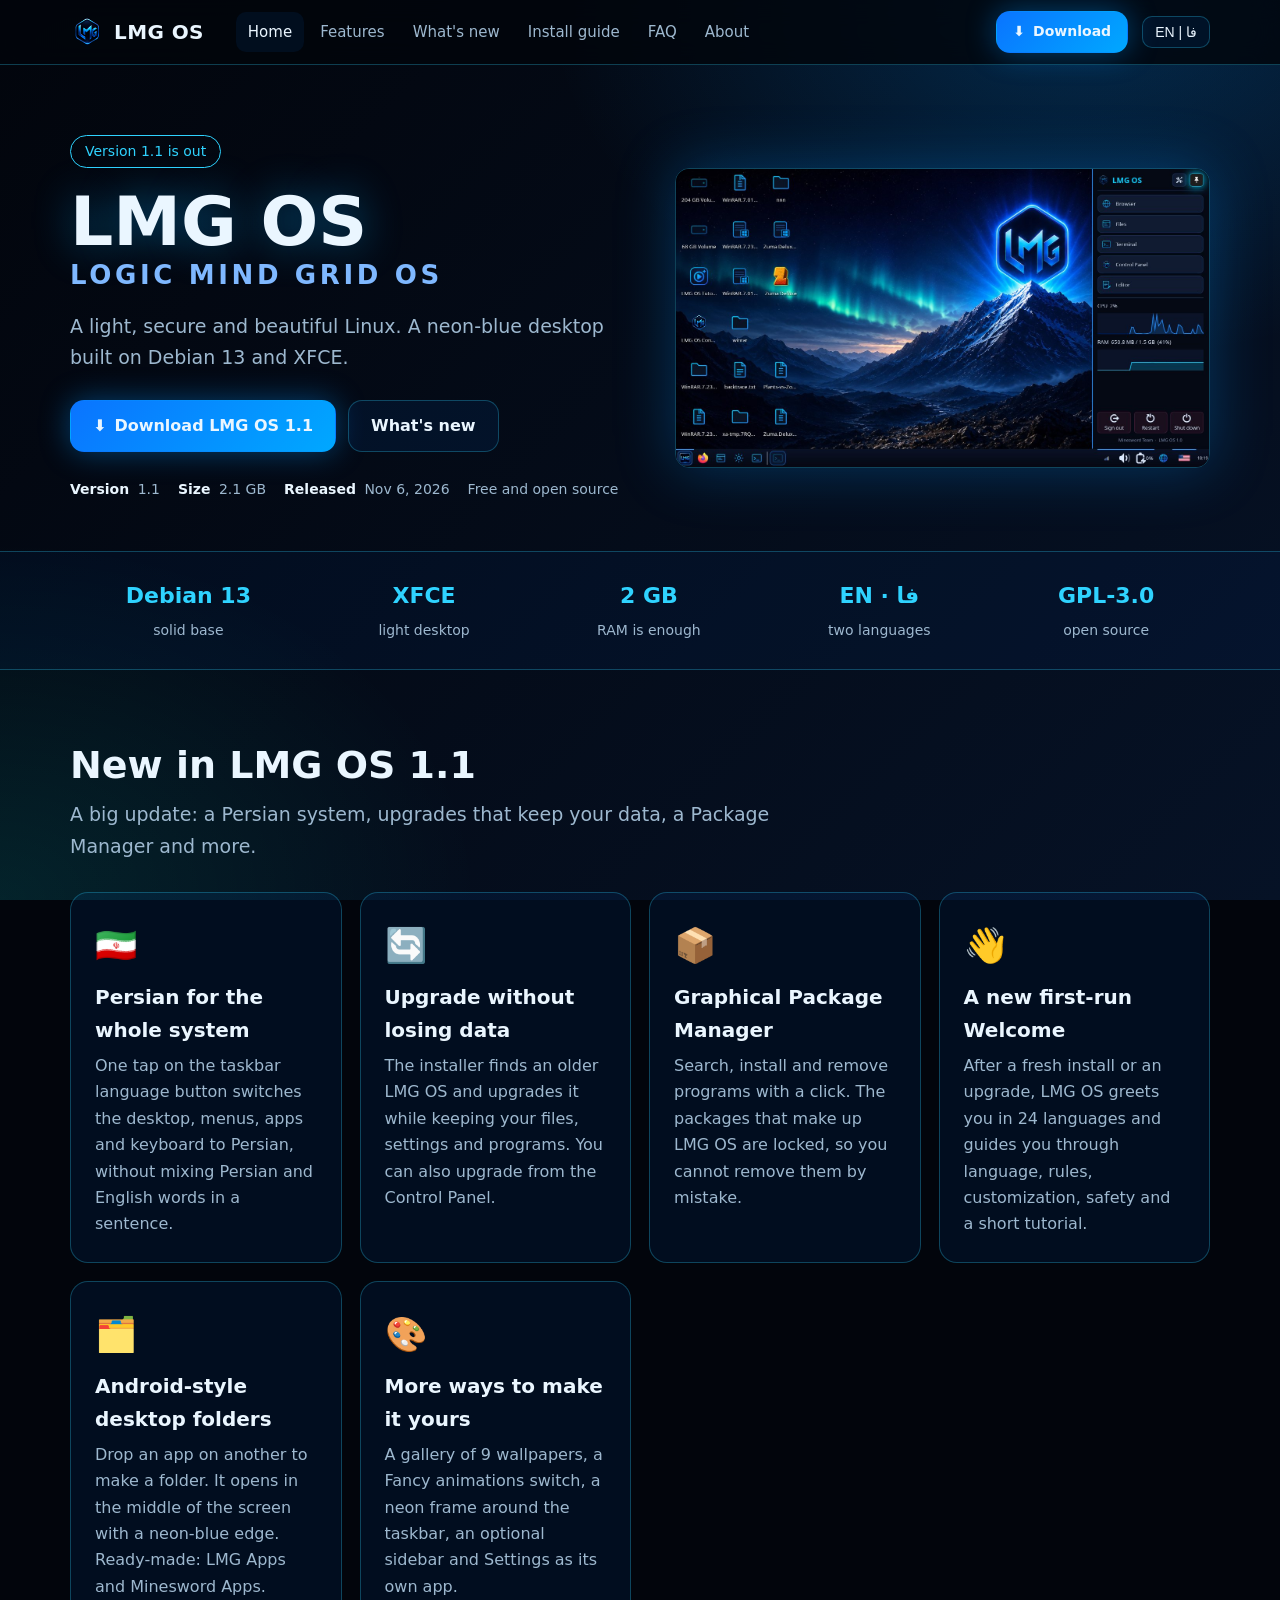
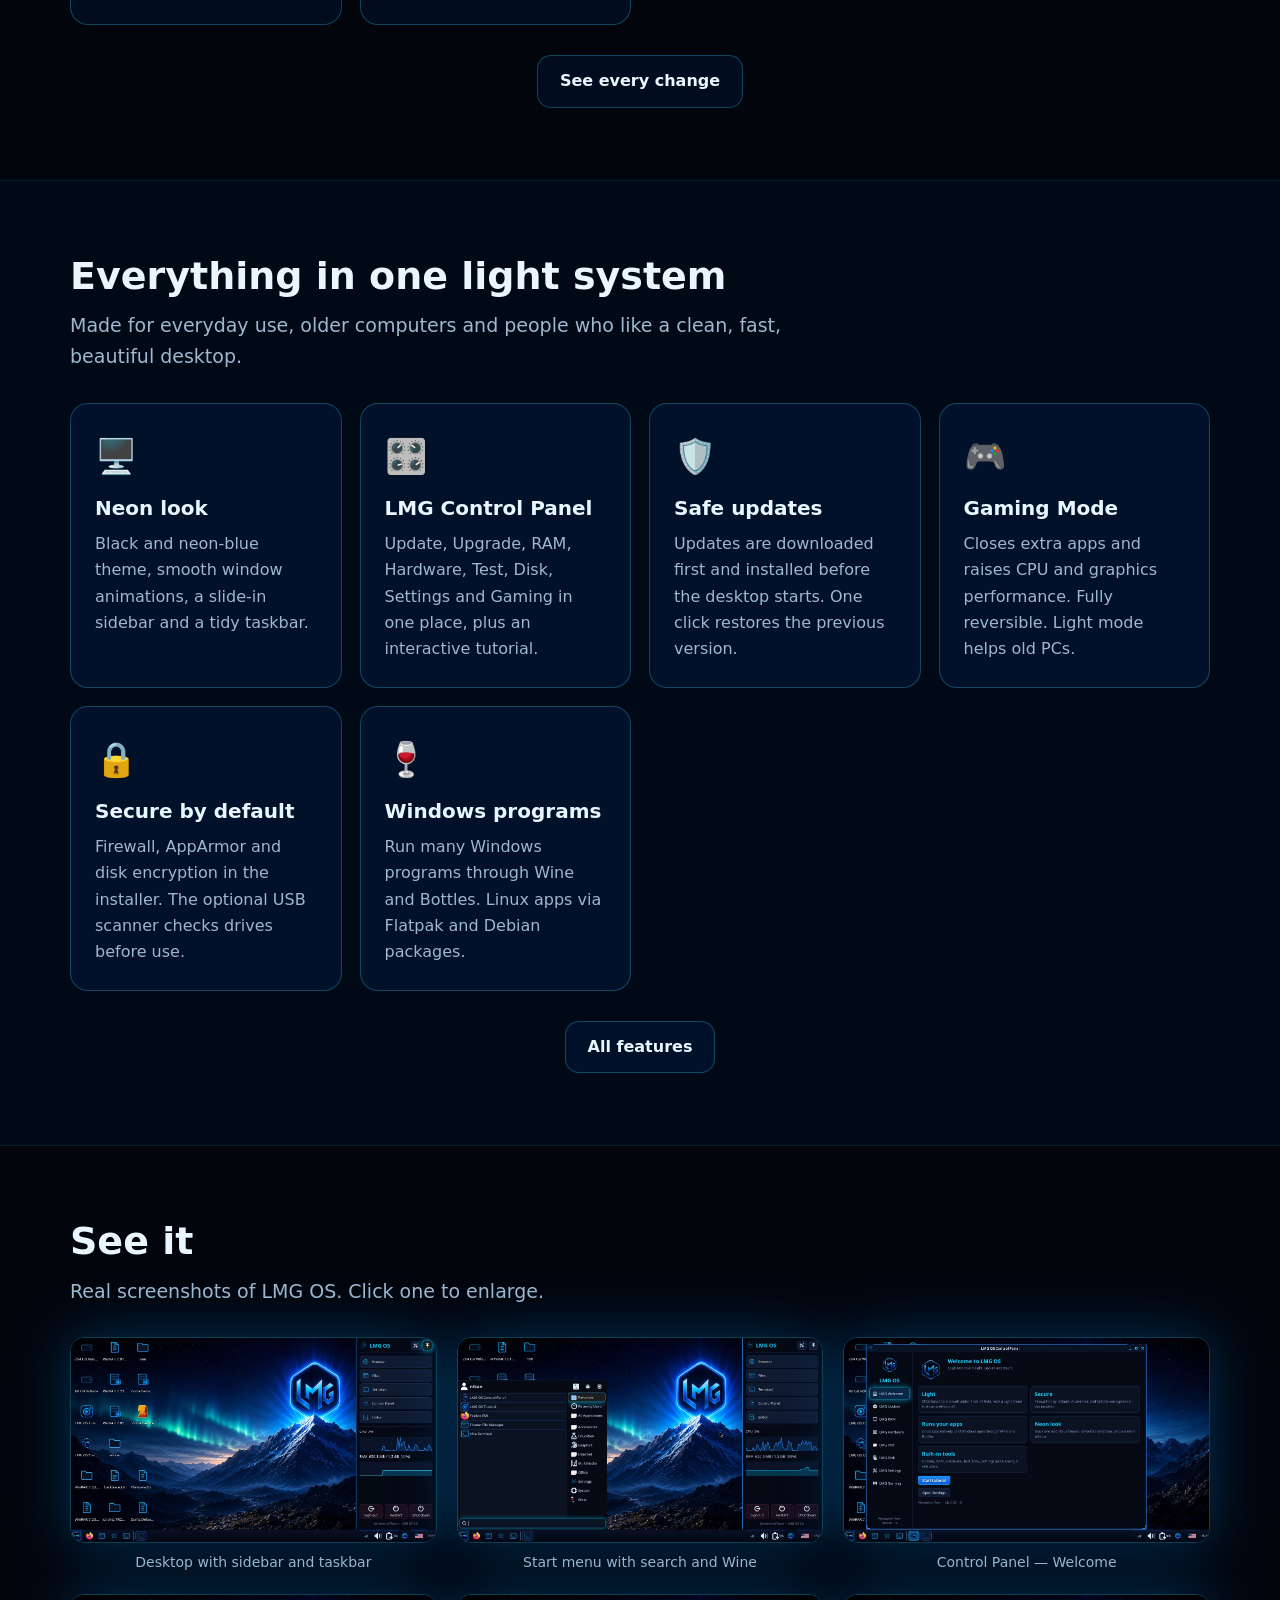
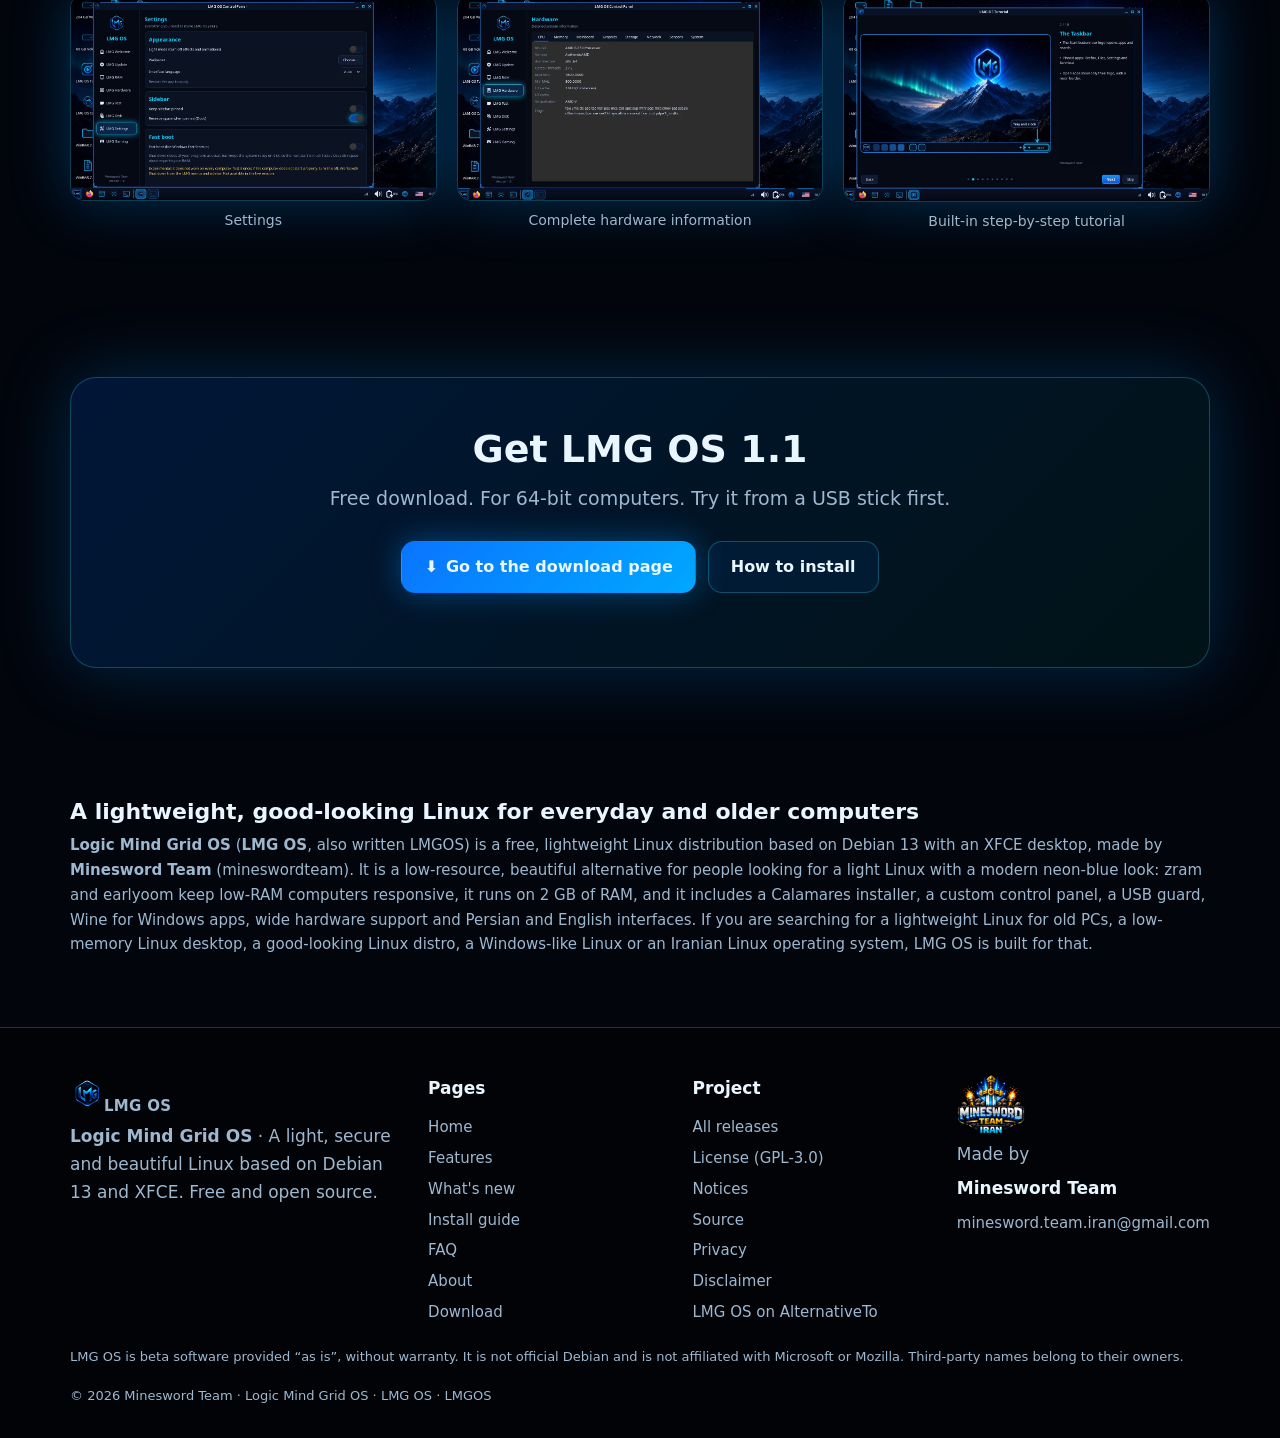
==== index.html @ 03bb161c "Use the full name Logic Mind Grid OS across the site" ====
<!doctype html>
<html lang="en" dir="ltr" data-l="en">
<head>
<meta charset="utf-8">
<meta name="viewport" content="width=device-width,initial-scale=1">
<title>LMG OS (Logic Mind Grid OS) — Lightweight, Beautiful Linux based on Debian | ال‌ام‌جی او اس لینوکس سبک | Minesword Team</title>
<meta name="description" content="Logic Mind Grid OS (LMG OS) 1.1: a free, lightweight and good-looking Linux for everyday and older computers, based on Debian 13 and XFCE, by Minesword Team. ال‌ام‌جی او اس، لینوکس سبک، کم‌مصرف و خوش‌ظاهر. Free download.">
<meta name="keywords" content="LMG OS, Logic Mind Grid OS, LMGOS, Logic Mind Grid, ال‌ام‌جی او اس, لینوکس سبک, lightweight Linux, Debian 13 XFCE, Minesword Team, تیم ماین‌سورد, lightweight Linux, low resource Linux, Linux for old computers, لینوکس کم مصرف, لینوکس خوش ظاهر, لینوکس ایرانی">
<meta name="author" content="Minesword Team">
<meta name="robots" content="index, follow, max-image-preview:large">
<link rel="canonical" href="https://mineswordteam.github.io/LmgOS/">
<link rel="alternate" hreflang="en" href="https://mineswordteam.github.io/LmgOS/"><link rel="alternate" hreflang="fa" href="https://mineswordteam.github.io/LmgOS/"><link rel="alternate" hreflang="x-default" href="https://mineswordteam.github.io/LmgOS/">
<meta property="og:type" content="website"><meta property="og:site_name" content="LMG OS by Minesword Team">
<meta property="og:title" content="LMG OS (Logic Mind Grid OS) — Lightweight, Beautiful Linux based on Debian | ال‌ام‌جی او اس لینوکس سبک | Minesword Team"><meta property="og:description" content="Logic Mind Grid OS (LMG OS) 1.1: a free, lightweight and good-looking Linux for everyday and older computers, based on Debian 13 and XFCE, by Minesword Team. ال‌ام‌جی او اس، لینوکس سبک، کم‌مصرف و خوش‌ظاهر. Free download."><meta property="og:url" content="https://mineswordteam.github.io/LmgOS/">
<meta property="og:image" content="https://mineswordteam.github.io/LmgOS/assets/og.jpg"><meta property="og:image:alt" content="LMG OS desktop">
<meta name="twitter:card" content="summary_large_image"><meta name="twitter:title" content="LMG OS (Logic Mind Grid OS) — Lightweight, Beautiful Linux based on Debian | ال‌ام‌جی او اس لینوکس سبک | Minesword Team"><meta name="twitter:image" content="https://mineswordteam.github.io/LmgOS/assets/og.jpg">
<meta name="theme-color" content="#02050c">
<link rel="icon" type="image/png" href="assets/lmg-favicon.png">
<link rel="stylesheet" href="assets/site.css">
<script>try{var l=new URLSearchParams(location.search).get("lang")||localStorage.getItem("lmglang")||((navigator.language||"").slice(0,2)=="fa"?"fa":"en");if(l!="fa")l="en";document.documentElement.setAttribute("data-l",l);document.documentElement.lang=l;document.documentElement.dir=l=="fa"?"rtl":"ltr"}catch(e){}</script>
<script type="application/ld+json">{"@context": "https://schema.org", "@type": "WebSite", "name": "LMG OS", "alternateName": ["LMGOS", "ال‌ام‌جی او اس"], "url": "https://mineswordteam.github.io/LmgOS/", "inLanguage": ["en", "fa"], "publisher": {"@type": "Organization", "name": "Minesword Team"}}</script>
<script type="application/ld+json">{"@context": "https://schema.org", "@type": "SoftwareApplication", "name": "LMG OS", "alternateName": ["LMGOS", "Logic Mind Grid OS", "Logic Mind Grid", "ال‌ام‌جی او اس"], "applicationCategory": "OperatingSystem", "operatingSystem": "Linux (Debian 13, amd64)", "softwareVersion": "1.1", "datePublished": "2026-11-06", "fileSize": "2105671680 B", "downloadUrl": "https://github.com/mineswordteam/lmgos_download/releases/download/v1.1/LMG-OS-1.1-amd64.iso", "url": "https://mineswordteam.github.io/LmgOS/", "image": "https://mineswordteam.github.io/LmgOS/assets/og.jpg", "description": "LMG OS is a free, lightweight Linux based on Debian 13 and XFCE with a neon-blue desktop, by Minesword Team. ال‌ام‌جی او اس یک لینوکس سبک و خوش‌ظاهر بر پایه‌ی دبیان.", "offers": {"@type": "Offer", "price": "0", "priceCurrency": "USD"}, "author": {"@type": "Organization", "name": "Minesword Team", "url": "https://mineswordteam.github.io/"}}</script>
<script type="application/ld+json">{"@context": "https://schema.org", "@type": "ItemList", "name": "LMG OS site navigation", "itemListElement": [{"@type": "SiteNavigationElement", "position": 1, "name": "Download", "url": "https://mineswordteam.github.io/LmgOS/download/"}, {"@type": "SiteNavigationElement", "position": 2, "name": "Features", "url": "https://mineswordteam.github.io/LmgOS/features/"}, {"@type": "SiteNavigationElement", "position": 3, "name": "What's new in 1.1", "url": "https://mineswordteam.github.io/LmgOS/whats-new/"}, {"@type": "SiteNavigationElement", "position": 4, "name": "Install guide", "url": "https://mineswordteam.github.io/LmgOS/install-guide/"}, {"@type": "SiteNavigationElement", "position": 5, "name": "FAQ", "url": "https://mineswordteam.github.io/LmgOS/faq/"}, {"@type": "SiteNavigationElement", "position": 6, "name": "About", "url": "https://mineswordteam.github.io/LmgOS/about/"}]}</script>
</head>
<body>
<div class="bgfx"></div>
<header><div class="wrap bar">
  <a class="brand" href=""><img src="assets/lmg-logo.png" alt="LMG OS logo"><span>LMG OS</span></a>
  <nav id="nav"><a href="" class="on"><span class="en" lang="en">Home</span><span class="fa" lang="fa" dir="rtl">خانه</span></a><a href="features/"><span class="en" lang="en">Features</span><span class="fa" lang="fa" dir="rtl">ویژگی‌ها</span></a><a href="whats-new/"><span class="en" lang="en">What's new</span><span class="fa" lang="fa" dir="rtl">تازه‌ها</span></a><a href="install-guide/"><span class="en" lang="en">Install guide</span><span class="fa" lang="fa" dir="rtl">راهنمای نصب</span></a><a href="faq/"><span class="en" lang="en">FAQ</span><span class="fa" lang="fa" dir="rtl">پرسش‌ها</span></a><a href="about/"><span class="en" lang="en">About</span><span class="fa" lang="fa" dir="rtl">درباره‌ی ما</span></a></nav>
  <a class="btn sm main dlb" href="download/">⬇ <span class="en" lang="en">Download</span><span class="fa" lang="fa" dir="rtl">دانلود</span></a>
  <button class="lang" id="lang" aria-label="Language">EN | فا</button>
  <button class="burger" id="burger" aria-label="Menu"><i></i><i></i><i></i></button>
</div></header>
<main>

<section class="hero"><div class="wrap hgrid">
  <div>
    <span class="badge"><span class="en" lang="en">Version 1.1 is out</span><span class="fa" lang="fa" dir="rtl">نسخه‌ی 1.1 منتشر شد</span></span>
    <h1>LMG OS</h1>
    <p class="lgm ltr">Logic Mind Grid OS</p>
    <p class="en sub" lang="en">A light, secure and beautiful Linux. A neon-blue desktop built on Debian 13 and XFCE.</p><p class="fa sub" lang="fa" dir="rtl">یک لینوکس سبک، امن و زیبا. دسکتاپ نئونی آبی بر پایه‌ی Debian 13 و XFCE.</p>
    <div class="cta"><a class="btn main" href="download/">⬇ <span class="en" lang="en">Download LMG OS 1.1</span><span class="fa" lang="fa" dir="rtl">دانلود LMG OS 1.1</span></a><a class="btn" href="whats-new/"><span class="en" lang="en">What's new</span><span class="fa" lang="fa" dir="rtl">تازه‌ها</span></a></div>
    <div class="meta"><span><b><span class="en" lang="en">Version</span><span class="fa" lang="fa" dir="rtl">نسخه</span></b> 1.1</span><span><b><span class="en" lang="en">Size</span><span class="fa" lang="fa" dir="rtl">حجم</span></b> 2.1 GB</span><span><b><span class="en" lang="en">Released</span><span class="fa" lang="fa" dir="rtl">انتشار</span></b> <span class="en" lang="en">Nov 6, 2026</span><span class="fa" lang="fa" dir="rtl">۱۵ آبان ۱۴۰۵</span></span><span><span class="en" lang="en">Free and open source</span><span class="fa" lang="fa" dir="rtl">رایگان و متن‌باز</span></span></div>
  </div>
  <div class="heroimg"><img class="shot" src="assets/desktop.jpg" alt="LMG OS desktop with neon-blue theme, sidebar and taskbar"></div>
</div></section>
<section class="strip"><div class="wrap stats">
  <div><b>Debian 13</b><span><span class="en" lang="en">solid base</span><span class="fa" lang="fa" dir="rtl">پایه‌ی مطمئن</span></span></div><div><b>XFCE</b><span><span class="en" lang="en">light desktop</span><span class="fa" lang="fa" dir="rtl">دسکتاپ سبک</span></span></div><div><b>2 GB</b><span><span class="en" lang="en">RAM is enough</span><span class="fa" lang="fa" dir="rtl">رم کافی است</span></span></div><div><b>EN · فا</b><span><span class="en" lang="en">two languages</span><span class="fa" lang="fa" dir="rtl">دو زبان</span></span></div><div><b>GPL-3.0</b><span><span class="en" lang="en">open source</span><span class="fa" lang="fa" dir="rtl">متن‌باز</span></span></div>
</div></section>
<section><div class="wrap">
  <h2 class="en" lang="en">New in LMG OS 1.1</h2><h2 class="fa" lang="fa" dir="rtl">تازه‌های LMG OS 1.1</h2><p class="en lead" lang="en">A big update: a Persian system, upgrades that keep your data, a Package Manager and more.</p><p class="fa lead" lang="fa" dir="rtl">یک به‌روزرسانی بزرگ: سیستم فارسی، ارتقا بدون از دست رفتن داده، مدیر بسته و بیشتر.</p>
  <div class="grid"><div class="card rv"><div class="ic">🇮🇷</div><h3 class="en" lang="en">Persian for the whole system</h3><h3 class="fa" lang="fa" dir="rtl">فارسی برای کل سیستم</h3><p class="en" lang="en">One tap on the taskbar language button switches the desktop, menus, apps and keyboard to Persian, without mixing Persian and English words in a sentence.</p><p class="fa" lang="fa" dir="rtl">با یک کلیک روی دکمه‌ی زبان نوار وظیفه، دسکتاپ، منوها، برنامه‌ها و کیبورد فارسی می‌شوند، بدون اینکه کلمه‌های فارسی و انگلیسی وسط جمله قاطی شوند.</p></div><div class="card rv"><div class="ic">🔄</div><h3 class="en" lang="en">Upgrade without losing data</h3><h3 class="fa" lang="fa" dir="rtl">ارتقا بدون از دست دادن داده</h3><p class="en" lang="en">The installer finds an older LMG OS and upgrades it while keeping your files, settings and programs. You can also upgrade from the Control Panel.</p><p class="fa" lang="fa" dir="rtl">نصب‌کننده LMG OS قدیمی را پیدا می‌کند و بدون حذف فایل‌ها، تنظیمات و برنامه‌ها آن را ارتقا می‌دهد. از پنل کنترل هم می‌شود ارتقا داد.</p></div><div class="card rv"><div class="ic">📦</div><h3 class="en" lang="en">Graphical Package Manager</h3><h3 class="fa" lang="fa" dir="rtl">مدیر بسته‌ی گرافیکی</h3><p class="en" lang="en">Search, install and remove programs with a click. The packages that make up LMG OS are locked, so you cannot remove them by mistake.</p><p class="fa" lang="fa" dir="rtl">برنامه‌ها را با یک کلیک جست‌وجو، نصب و حذف کنید. بسته‌های اصلی LMG OS قفل هستند و به‌اشتباه حذف نمی‌شوند.</p></div><div class="card rv"><div class="ic">👋</div><h3 class="en" lang="en">A new first-run Welcome</h3><h3 class="fa" lang="fa" dir="rtl">صفحه‌ی خوش‌آمد جدید</h3><p class="en" lang="en">After a fresh install or an upgrade, LMG OS greets you in 24 languages and guides you through language, rules, customization, safety and a short tutorial.</p><p class="fa" lang="fa" dir="rtl">بعد از نصب تازه یا ارتقا، LMG OS با ۲۴ زبان خوش‌آمد می‌گوید و زبان، قوانین، شخصی‌سازی، امنیت و یک آموزش کوتاه را نشان می‌دهد.</p></div><div class="card rv"><div class="ic">🗂️</div><h3 class="en" lang="en">Android-style desktop folders</h3><h3 class="fa" lang="fa" dir="rtl">پوشه‌های دسکتاپ به سبک اندروید</h3><p class="en" lang="en">Drop an app on another to make a folder. It opens in the middle of the screen with a neon-blue edge. Ready-made: LMG Apps and Minesword Apps.</p><p class="fa" lang="fa" dir="rtl">یک برنامه را روی برنامه‌ی دیگر بیندازید تا پوشه ساخته شود. پوشه در وسط صفحه با لبه‌ی آبی نئونی باز می‌شود. آماده: LMG Apps و Minesword Apps.</p></div><div class="card rv"><div class="ic">🎨</div><h3 class="en" lang="en">More ways to make it yours</h3><h3 class="fa" lang="fa" dir="rtl">شخصی‌سازی بیشتر</h3><p class="en" lang="en">A gallery of 9 wallpapers, a Fancy animations switch, a neon frame around the taskbar, an optional sidebar and Settings as its own app.</p><p class="fa" lang="fa" dir="rtl">گالری ۹ والپیپر، کلید انیمیشن‌های فانتزی، قاب نئونی دور نوار وظیفه، نوار کناری اختیاری و تنظیمات به‌صورت برنامه‌ی جدا.</p></div></div>
  <p class="more"><a class="btn" href="whats-new/"><span class="en" lang="en">See every change</span><span class="fa" lang="fa" dir="rtl">دیدن همه‌ی تغییرها</span></a></p>
</div></section>
<section class="alt"><div class="wrap">
  <h2 class="en" lang="en">Everything in one light system</h2><h2 class="fa" lang="fa" dir="rtl">همه‌چیز در یک سیستم سبک</h2><p class="en lead" lang="en">Made for everyday use, older computers and people who like a clean, fast, beautiful desktop.</p><p class="fa lead" lang="fa" dir="rtl">برای استفاده‌ی روزمره، کامپیوترهای قدیمی‌تر و کسانی که دسکتاپی تمیز، سریع و زیبا می‌خواهند.</p>
  <div class="grid"><div class="card rv"><div class="ic">🖥️</div><h3 class="en" lang="en">Neon look</h3><h3 class="fa" lang="fa" dir="rtl">ظاهر نئونی</h3><p class="en" lang="en">Black and neon-blue theme, smooth window animations, a slide-in sidebar and a tidy taskbar.</p><p class="fa" lang="fa" dir="rtl">تم مشکی و آبی نئونی، انیمیشن نرم پنجره‌ها، نوار کناری کشویی و نوار وظیفه‌ی مرتب.</p></div><div class="card rv"><div class="ic">🎛️</div><h3 class="en" lang="en">LMG Control Panel</h3><h3 class="fa" lang="fa" dir="rtl">پنل کنترل LMG</h3><p class="en" lang="en">Update, Upgrade, RAM, Hardware, Test, Disk, Settings and Gaming in one place, plus an interactive tutorial.</p><p class="fa" lang="fa" dir="rtl">آپدیت، ارتقا، RAM، سخت‌افزار، تست، دیسک، تنظیمات و گیمینگ در یک جا، به‌علاوه‌ی آموزش تعاملی.</p></div><div class="card rv"><div class="ic">🛡️</div><h3 class="en" lang="en">Safe updates</h3><h3 class="fa" lang="fa" dir="rtl">آپدیت امن</h3><p class="en" lang="en">Updates are downloaded first and installed before the desktop starts. One click restores the previous version.</p><p class="fa" lang="fa" dir="rtl">آپدیت‌ها اول دانلود و پیش از بالا آمدن دسکتاپ نصب می‌شوند. با یک کلیک نسخه‌ی قبلی برمی‌گردد.</p></div><div class="card rv"><div class="ic">🎮</div><h3 class="en" lang="en">Gaming Mode</h3><h3 class="fa" lang="fa" dir="rtl">حالت گیمینگ</h3><p class="en" lang="en">Closes extra apps and raises CPU and graphics performance. Fully reversible. Light mode helps old PCs.</p><p class="fa" lang="fa" dir="rtl">برنامه‌های اضافه را می‌بندد و کارایی CPU و گرافیک را بالا می‌برد. کاملاً برگشت‌پذیر. حالت Light به کامپیوترهای قدیمی کمک می‌کند.</p></div><div class="card rv"><div class="ic">🔒</div><h3 class="en" lang="en">Secure by default</h3><h3 class="fa" lang="fa" dir="rtl">امن به‌صورت پیش‌فرض</h3><p class="en" lang="en">Firewall, AppArmor and disk encryption in the installer. The optional USB scanner checks drives before use.</p><p class="fa" lang="fa" dir="rtl">فایروال، AppArmor و رمزنگاری دیسک در نصب‌کننده. اسکنر USB اختیاری، فلش را پیش از استفاده بررسی می‌کند.</p></div><div class="card rv"><div class="ic">🍷</div><h3 class="en" lang="en">Windows programs</h3><h3 class="fa" lang="fa" dir="rtl">برنامه‌های ویندوز</h3><p class="en" lang="en">Run many Windows programs through Wine and Bottles. Linux apps via Flatpak and Debian packages.</p><p class="fa" lang="fa" dir="rtl">بسیاری از برنامه‌های ویندوز با Wine و Bottles اجرا می‌شوند. برنامه‌های لینوکس با Flatpak و بسته‌های Debian.</p></div></div>
  <p class="more"><a class="btn" href="features/"><span class="en" lang="en">All features</span><span class="fa" lang="fa" dir="rtl">همه‌ی ویژگی‌ها</span></a></p>
</div></section>
<section><div class="wrap">
  <h2 class="en" lang="en">See it</h2><h2 class="fa" lang="fa" dir="rtl">ببینید</h2><p class="en lead" lang="en">Real screenshots of LMG OS. Click one to enlarge.</p><p class="fa lead" lang="fa" dir="rtl">تصاویر واقعی LMG OS. روی هر کدام بزنید تا بزرگ شود.</p>
  <div class="gal"><figure class="rv"><img src="assets/desktop.jpg" alt="LMG OS: Desktop with sidebar and taskbar" loading="lazy"><figcaption><span class="en" lang="en">Desktop with sidebar and taskbar</span><span class="fa" lang="fa" dir="rtl">دسکتاپ با نوار کناری و نوار وظیفه</span></figcaption></figure><figure class="rv"><img src="assets/startmenu.jpg" alt="LMG OS: Start menu with search and Wine" loading="lazy"><figcaption><span class="en" lang="en">Start menu with search and Wine</span><span class="fa" lang="fa" dir="rtl">منوی شروع با جستجو و Wine</span></figcaption></figure><figure class="rv"><img src="assets/welcome.jpg" alt="LMG OS: Control Panel — Welcome" loading="lazy"><figcaption><span class="en" lang="en">Control Panel — Welcome</span><span class="fa" lang="fa" dir="rtl">پنل کنترل — خوش‌آمدید</span></figcaption></figure><figure class="rv"><img src="assets/settings.jpg" alt="LMG OS: Settings" loading="lazy"><figcaption><span class="en" lang="en">Settings</span><span class="fa" lang="fa" dir="rtl">تنظیمات</span></figcaption></figure><figure class="rv"><img src="assets/hardware.jpg" alt="LMG OS: Complete hardware information" loading="lazy"><figcaption><span class="en" lang="en">Complete hardware information</span><span class="fa" lang="fa" dir="rtl">اطلاعات کامل سخت‌افزار</span></figcaption></figure><figure class="rv"><img src="assets/tutorial.jpg" alt="LMG OS: Built-in step-by-step tutorial" loading="lazy"><figcaption><span class="en" lang="en">Built-in step-by-step tutorial</span><span class="fa" lang="fa" dir="rtl">آموزش گام‌به‌گام داخلی</span></figcaption></figure></div>
</div></section>
<section><div class="wrap"><div class="dl rv">
  <h2 class="en" lang="en">Get LMG OS 1.1</h2><h2 class="fa" lang="fa" dir="rtl">LMG OS 1.1 را بگیرید</h2><p class="en lead" lang="en">Free download. For 64-bit computers. Try it from a USB stick first.</p><p class="fa lead" lang="fa" dir="rtl">دانلود رایگان. برای کامپیوترهای ۶۴ بیتی. اول از روی فلش امتحان کنید.</p>
  <div class="cta c"><a class="btn main" href="download/">⬇ <span class="en" lang="en">Go to the download page</span><span class="fa" lang="fa" dir="rtl">رفتن به صفحه‌ی دانلود</span></a><a class="btn" href="install-guide/"><span class="en" lang="en">How to install</span><span class="fa" lang="fa" dir="rtl">راهنمای نصب</span></a></div>
</div></div></section>
<section class="about"><div class="wrap">
  <h2 class="en" lang="en">A lightweight, good-looking Linux for everyday and older computers</h2>
  <p class="en mut" lang="en"><strong>Logic Mind Grid OS</strong> (<strong>LMG OS</strong>, also written LMGOS) is a free, lightweight Linux distribution based on Debian 13 with an XFCE desktop, made by <strong>Minesword Team</strong> (mineswordteam). It is a low-resource, beautiful alternative for people looking for a light Linux with a modern neon-blue look: zram and earlyoom keep low-RAM computers responsive, it runs on 2 GB of RAM, and it includes a Calamares installer, a custom control panel, a USB guard, Wine for Windows apps, wide hardware support and Persian and English interfaces. If you are searching for a lightweight Linux for old PCs, a low-memory Linux desktop, a good-looking Linux distro, a Windows-like Linux or an Iranian Linux operating system, LMG OS is built for that.</p>
  <h2 class="fa" lang="fa" dir="rtl">لینوکس سبک، کم‌مصرف و خوش‌ظاهر برای کامپیوترهای معمولی و قدیمی</h2>
  <p class="fa mut" lang="fa" dir="rtl"><strong>ال‌ام‌جی او اس (LMG OS یا LMGOS)</strong> یک سیستم‌عامل لینوکس رایگان، سبک و کم‌مصرف بر پایه‌ی دبیان ۱۳ با محیط XFCE است که توسط <strong>تیم ماین‌سورد (Minesword Team)</strong> ساخته شده. اگر دنبال «بهترین لینوکس برای سیستم ضعیف»، «لینوکس سبک و خوش‌ظاهر»، «لینوکس کم‌مصرف برای لپ‌تاپ قدیمی»، «لینوکس شبیه ویندوز» یا «سیستم‌عامل ایرانی» هستید، ال‌ام‌جی او اس برای همین ساخته شده: ظاهر مدرن آبی نئونی، مدیریت رم با zram و earlyoom، اجرا با ۲ گیگابایت رم، نصب‌کننده‌ی ساده، پنل کنترل اختصاصی، اجرای برنامه‌های ویندوز با Wine و رابط فارسی و انگلیسی.</p>
</div></section>
</main>
<footer><div class="wrap">
  <div class="fgrid">
    <div><a class="brand" href=""><img src="assets/lmg-logo.png" alt=""><span>LMG OS</span></a>
      <p class="mut"><strong>Logic Mind Grid OS</strong> · <span class="en" lang="en">A light, secure and beautiful Linux based on Debian 13 and XFCE. Free and open source.</span><span class="fa" lang="fa" dir="rtl">یک لینوکس سبک، امن و زیبا بر پایه‌ی Debian 13 و XFCE. رایگان و متن‌باز.</span></p></div>
    <div><h4><span class="en" lang="en">Pages</span><span class="fa" lang="fa" dir="rtl">صفحه‌ها</span></h4><a href=""><span class="en" lang="en">Home</span><span class="fa" lang="fa" dir="rtl">خانه</span></a><a href="features/"><span class="en" lang="en">Features</span><span class="fa" lang="fa" dir="rtl">ویژگی‌ها</span></a><a href="whats-new/"><span class="en" lang="en">What's new</span><span class="fa" lang="fa" dir="rtl">تازه‌ها</span></a><a href="install-guide/"><span class="en" lang="en">Install guide</span><span class="fa" lang="fa" dir="rtl">راهنمای نصب</span></a><a href="faq/"><span class="en" lang="en">FAQ</span><span class="fa" lang="fa" dir="rtl">پرسش‌ها</span></a><a href="about/"><span class="en" lang="en">About</span><span class="fa" lang="fa" dir="rtl">درباره‌ی ما</span></a><a href="download/"><span class="en" lang="en">Download</span><span class="fa" lang="fa" dir="rtl">دانلود</span></a></div>
    <div><h4><span class="en" lang="en">Project</span><span class="fa" lang="fa" dir="rtl">پروژه</span></h4><a href="https://github.com/mineswordteam/lmgos_download/releases"><span class="en" lang="en">All releases</span><span class="fa" lang="fa" dir="rtl">همه‌ی انتشارها</span></a><a href="https://github.com/mineswordteam/lmgos_download/blob/main/LICENSE">License (GPL-3.0)</a><a href="https://github.com/mineswordteam/lmgos_download/blob/main/NOTICE.md">Notices</a><a href="https://github.com/mineswordteam/lmgos_download/blob/main/SOURCE.md">Source</a><a href="https://github.com/mineswordteam/lmgos_download/blob/main/PRIVACY.md">Privacy</a><a href="https://github.com/mineswordteam/lmgos_download/blob/main/DISCLAIMER.md">Disclaimer</a><a href="https://alternativeto.net/software/lmg-os/about/" rel="noopener" target="_blank">LMG OS on AlternativeTo</a></div>
    <div class="by"><img src="assets/mineswordteam-logo.png" alt="Minesword Team logo"><span class="mut"><span class="en" lang="en">Made by</span><span class="fa" lang="fa" dir="rtl">ساخته‌ی</span></span><strong>Minesword Team</strong><a href="mailto:minesword.team.iran@gmail.com" class="ltr">minesword.team.iran@gmail.com</a></div>
  </div>
  <p class="note"><span class="en" lang="en">LMG OS is beta software provided “as is”, without warranty. It is not official Debian and is not affiliated with Microsoft or Mozilla. Third-party names belong to their owners.</span><span class="fa" lang="fa" dir="rtl">LMG OS نرم‌افزار بتا است و «همان‌طور که هست» و بدون ضمانت ارائه می‌شود. دبیان رسمی نیست و به مایکروسافت یا موزیلا ربطی ندارد. نام‌های شخص ثالث متعلق به صاحبانشان است.</span></p>
  <p class="note ltr">© 2026 Minesword Team · Logic Mind Grid OS · LMG OS · LMGOS</p>
</div></footer>
<div id="lb"><img alt=""></div>
<script src="assets/site.js"></script>
</body></html>
---- assets/site.css ----
@font-face{font-family:Vaz;src:url(Vazirmatn.ttf);font-display:swap}
:root{--bg:#02050c;--bg2:#061226;--card:rgba(0,120,255,.08);--line:rgba(47,211,255,.28);--tx:#eaf6ff;--mut:#9db8cf;--ac:#2fd3ff;--ac2:#0a74ff;--ok:#00ffa6}
*{box-sizing:border-box;margin:0}
html{scroll-behavior:smooth}
html[data-l=en] .fa,html[data-l=fa] .en{display:none!important}
body{background:var(--bg);color:var(--tx);font:17px/1.65 system-ui,-apple-system,"Segoe UI",Roboto,Arial,sans-serif;min-height:100vh;overflow-x:hidden}
html[data-l=fa] body{font-family:Vaz,system-ui,sans-serif}
a{color:var(--ac);text-decoration:none}a:hover{text-decoration:underline}
img{max-width:100%}
.wrap{max-width:1180px;margin:0 auto;padding:0 20px}.narrow{max-width:860px}
.bgfx{position:fixed;inset:0;z-index:-1;background:radial-gradient(900px 600px at 85% 0%,rgba(0,150,255,.22),transparent 60%),radial-gradient(800px 600px at 0% 100%,rgba(0,255,220,.1),transparent 60%),linear-gradient(135deg,var(--bg),var(--bg2))}
header{position:sticky;top:0;z-index:20;background:rgba(2,5,12,.82);backdrop-filter:blur(12px);border-bottom:1px solid var(--line)}
.bar{display:flex;align-items:center;gap:14px;height:64px}
.brand{display:flex;align-items:center;gap:10px;color:var(--tx);font-weight:800;font-size:20px;letter-spacing:.02em}.brand img{height:34px}.brand:hover{text-decoration:none}
nav{display:flex;gap:4px;margin-inline-start:18px;flex:1}
nav a{color:var(--mut);padding:8px 12px;border-radius:10px;font-size:15px}nav a:hover,nav a.on{color:var(--tx);background:var(--card);text-decoration:none}
.btn{display:inline-flex;align-items:center;gap:8px;padding:12px 22px;border-radius:14px;border:1px solid var(--line);background:var(--card);color:var(--tx);font-weight:600;cursor:pointer;font-size:16px;font-family:inherit}
.btn:hover{text-decoration:none;border-color:var(--ac);box-shadow:0 0 24px rgba(0,170,255,.35)}
.btn.main{background:linear-gradient(135deg,var(--ac2),#00a8ff);border-color:transparent;box-shadow:0 0 30px rgba(0,150,255,.4)}
.btn.sm{padding:8px 16px;font-size:14px}.btn.lg{padding:16px 30px;font-size:19px}.btn small{opacity:.8;font-weight:400}
.lang{border:1px solid var(--line);background:var(--card);color:var(--tx);border-radius:10px;padding:7px 12px;cursor:pointer;font-size:14px}
.burger{display:none;background:none;border:0;cursor:pointer;padding:8px}.burger i{display:block;width:24px;height:2px;background:var(--tx);margin:5px 0}
section{padding:72px 0}section.alt{background:rgba(0,90,200,.06);border-block:1px solid rgba(47,211,255,.1)}
h1{font-size:clamp(36px,6vw,68px);line-height:1.12;font-weight:800;text-shadow:0 0 40px rgba(0,170,255,.45)}
h2{font-size:clamp(26px,3.6vw,38px);margin-bottom:10px;line-height:1.25}h3{font-size:20px;margin-bottom:6px}
.lead,.sub{color:var(--mut);font-size:19px;max-width:760px}.mut{color:var(--mut)}
.hero{padding:70px 0 50px}.hgrid{display:grid;grid-template-columns:1.05fr 1fr;gap:44px;align-items:center}
.badge{display:inline-block;border:1px solid var(--ac);color:var(--ac);border-radius:99px;padding:4px 14px;font-size:14px;margin-bottom:16px}
.cta{display:flex;gap:12px;flex-wrap:wrap;margin:26px 0}.cta.c{justify-content:center}
.meta{display:flex;gap:18px;flex-wrap:wrap;color:var(--mut);font-size:14px}.meta b{color:var(--tx);margin-inline-end:4px}
.heroimg .shot,.gal img{border-radius:14px;border:1px solid var(--line);box-shadow:0 0 60px rgba(0,150,255,.3);width:100%;display:block}
.strip{padding:26px 0;border-block:1px solid var(--line);background:rgba(0,80,180,.07)}.stats{display:flex;justify-content:space-around;gap:16px;flex-wrap:wrap;text-align:center}.stats b{display:block;font-size:22px;color:var(--ac)}.stats span{color:var(--mut);font-size:14px}
.grid{display:grid;grid-template-columns:repeat(auto-fit,minmax(260px,1fr));gap:18px;margin-top:30px}.grid.two{grid-template-columns:repeat(auto-fit,minmax(300px,1fr))}
.card{display:block;border:1px solid var(--line);border-radius:18px;padding:24px;background:var(--card);color:var(--tx);transition:.2s}a.card:hover{text-decoration:none;transform:translateY(-3px);box-shadow:0 0 30px rgba(0,150,255,.3)}
.card .ic{font-size:34px;margin-bottom:8px}.card p{color:var(--mut);font-size:16px}
.more{margin-top:30px;text-align:center}
.gal{display:grid;grid-template-columns:repeat(auto-fit,minmax(300px,1fr));gap:20px;margin-top:30px}.gal figure img{cursor:zoom-in}.gal figcaption{text-align:center;color:var(--mut);font-size:14px;margin-top:8px}
.dl{border:1px solid var(--line);border-radius:26px;padding:48px 24px;text-align:center;background:linear-gradient(135deg,rgba(0,100,255,.18),rgba(0,255,200,.06));box-shadow:0 0 70px rgba(0,150,255,.25)}.dl .lead{margin-inline:auto}
.about{padding:40px 0 70px}.about h2{font-size:22px;margin:18px 0 8px}.about p{font-size:15px}
.phead{padding:60px 0 30px;border-bottom:1px solid var(--line)}.phead h1{font-size:clamp(32px,5vw,54px)}
.tl{display:flex;align-items:center;gap:14px;margin:34px 0 10px}.pill{background:var(--ac2);border-radius:99px;padding:4px 16px;font-weight:700}.pill.dim{background:#333}
.doc ul,.narrow ul{padding-inline-start:22px}.doc li{margin:8px 0}
.box{border:1px solid var(--line);border-radius:18px;padding:22px 26px;background:var(--card);margin:24px 0}.box h3{margin-bottom:8px}
.narrow h2{margin-top:36px}.narrow h3{margin-top:22px}
.dlbox{border:1px solid var(--line);border-radius:22px;padding:30px;background:linear-gradient(135deg,rgba(0,100,255,.16),rgba(0,255,200,.05));margin-bottom:30px}
.dlh{display:flex;gap:18px;align-items:center}.dlh img{height:70px}.dlh h2{margin:0}.dlh small{font-size:16px;color:var(--mut)}
.kv{margin-top:18px}.kv div{display:grid;grid-template-columns:130px 1fr;gap:10px;padding:10px 0;border-top:1px solid rgba(47,211,255,.15)}.kv dt{color:var(--mut)}.kv dd{margin:0;word-break:break-all}
code{font-family:ui-monospace,Menlo,Consolas,monospace;font-size:14px;color:#bfe8ff}.hash{display:flex;gap:10px;flex-wrap:wrap;align-items:center}
.copy{border:1px solid var(--line);background:var(--card);color:var(--tx);border-radius:8px;padding:4px 12px;cursor:pointer;font-size:13px}
pre{background:#030a16;border:1px solid var(--line);border-radius:12px;padding:14px;overflow-x:auto;font-size:14px;color:#bfe8ff;white-space:pre-wrap;word-break:break-all}
.req{display:grid;grid-template-columns:repeat(auto-fit,minmax(170px,1fr));gap:14px;margin:18px 0}.req div{border:1px solid var(--line);border-radius:16px;padding:18px;text-align:center;background:var(--card)}.req b{display:block;font-size:26px;color:var(--ac)}.req span{color:var(--mut);font-size:14px}
.steps{counter-reset:s;display:grid;gap:14px;margin:18px 0}.step{display:flex;gap:16px;align-items:flex-start;border:1px solid var(--line);border-radius:16px;padding:18px 20px;background:var(--card)}.step:before{counter-increment:s;content:counter(s);flex:0 0 38px;height:38px;border-radius:50%;background:var(--ac2);display:flex;align-items:center;justify-content:center;font-weight:800}.step p{color:var(--mut);font-size:16px}
details{border:1px solid var(--line);border-radius:14px;padding:16px 20px;background:var(--card);margin:12px 0}summary{cursor:pointer;font-weight:700;font-size:18px}details p{margin-top:10px;color:var(--mut)}
.by{display:flex;flex-direction:column;gap:6px;align-items:flex-start}.by img{height:60px}.by.big{flex-direction:row;align-items:center;gap:16px;margin-bottom:12px}.by.big img{height:80px}.by.big div{display:flex;flex-direction:column}
footer{border-top:1px solid var(--line);padding:46px 0 30px;background:rgba(0,0,0,.35)}.fgrid{display:grid;grid-template-columns:1.4fr 1fr 1fr 1fr;gap:30px}.fgrid h4{margin-bottom:10px}.fgrid a{display:block;color:var(--mut);padding:3px 0;font-size:15px}.note{color:var(--mut);font-size:13px;margin-top:18px}
.ltr{direction:ltr;unicode-bidi:isolate;display:inline-block}
#lb{position:fixed;inset:0;background:rgba(0,0,0,.92);display:none;align-items:center;justify-content:center;z-index:50;cursor:zoom-out;padding:20px}#lb.on{display:flex}#lb img{max-height:92vh;border-radius:10px}
.rv{opacity:0;transform:translateY(18px);transition:.6s}.rv.in{opacity:1;transform:none}
@media(max-width:860px){.hgrid{grid-template-columns:1fr}.fgrid{grid-template-columns:1fr 1fr}nav{position:fixed;inset:64px 0 auto 0;background:rgba(2,5,12,.97);flex-direction:column;padding:14px;margin:0;display:none;border-bottom:1px solid var(--line)}nav.open{display:flex}.burger{display:block;margin-inline-start:auto}.dlb{display:none}.kv div{grid-template-columns:1fr}section{padding:48px 0}}
.lgm{font-size:clamp(18px,2.4vw,26px);font-weight:600;letter-spacing:.14em;text-transform:uppercase;color:#7fb8ff;margin:-6px 0 14px}
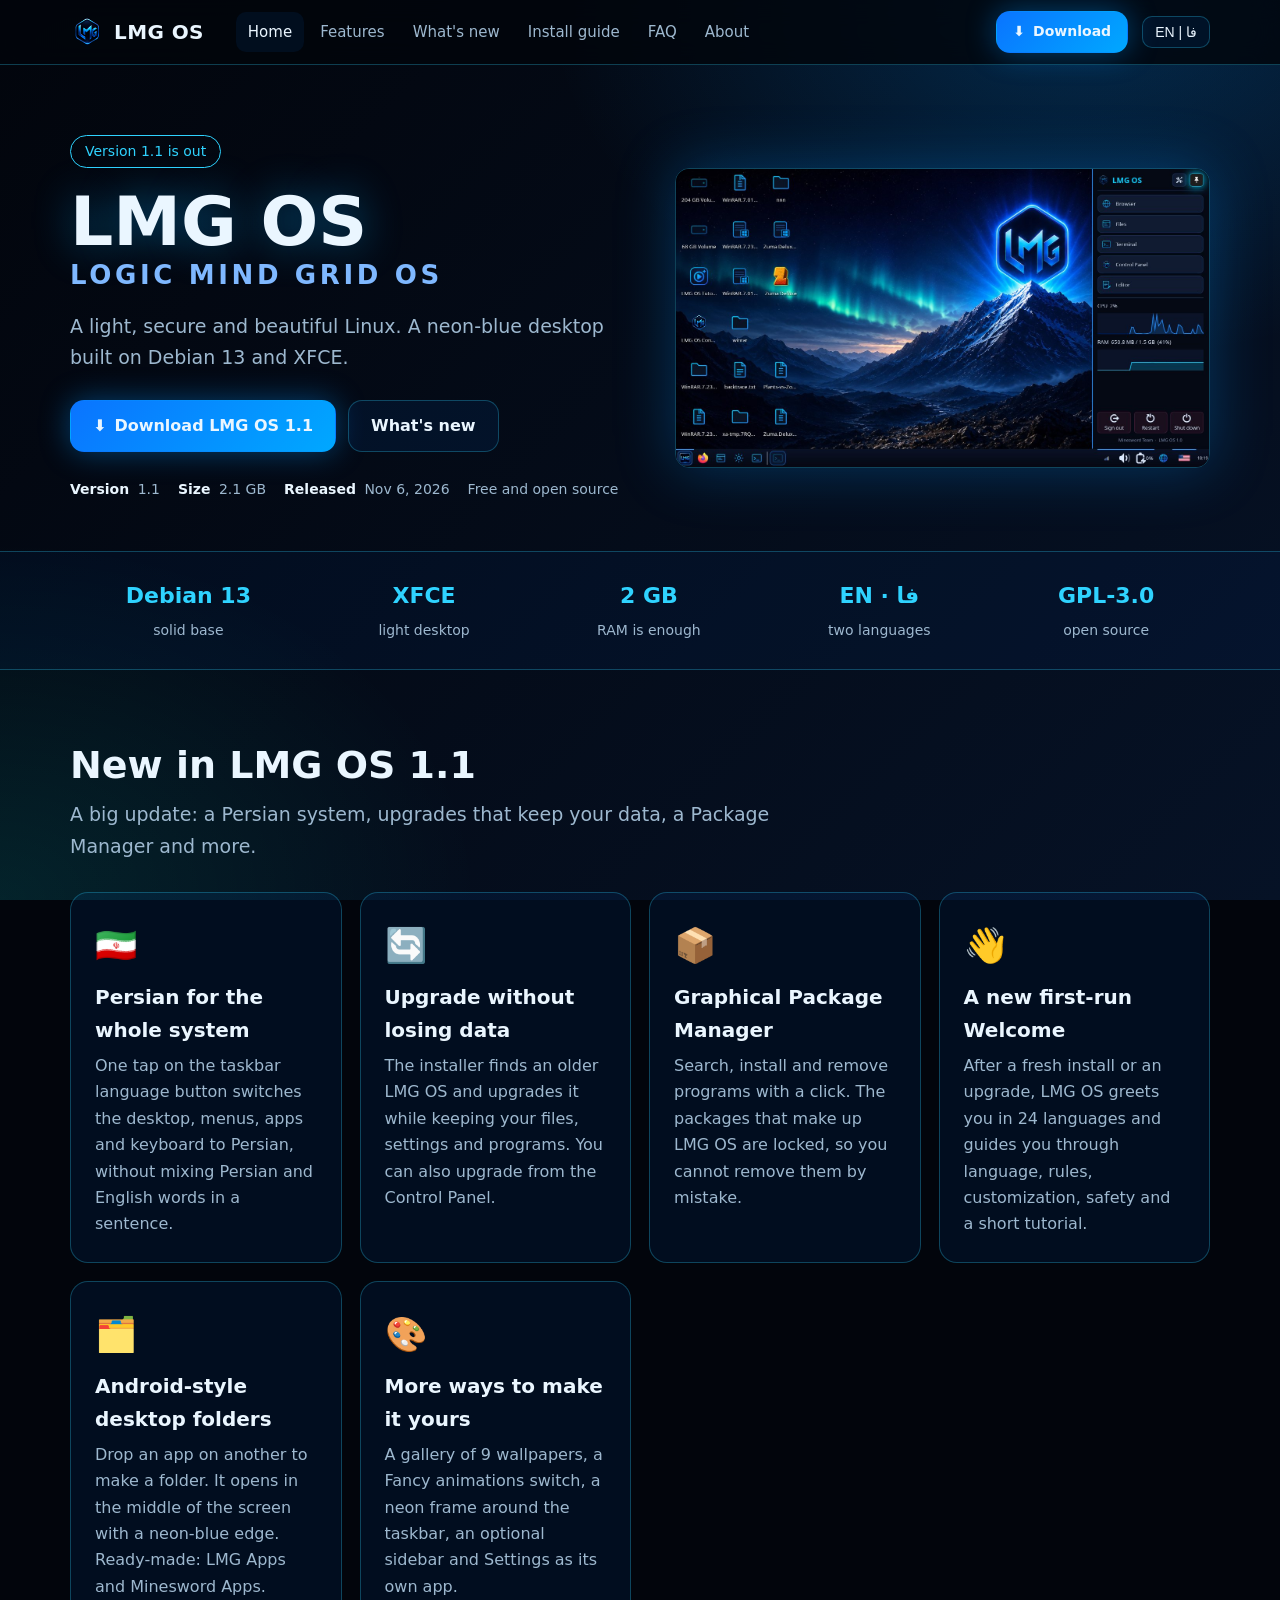
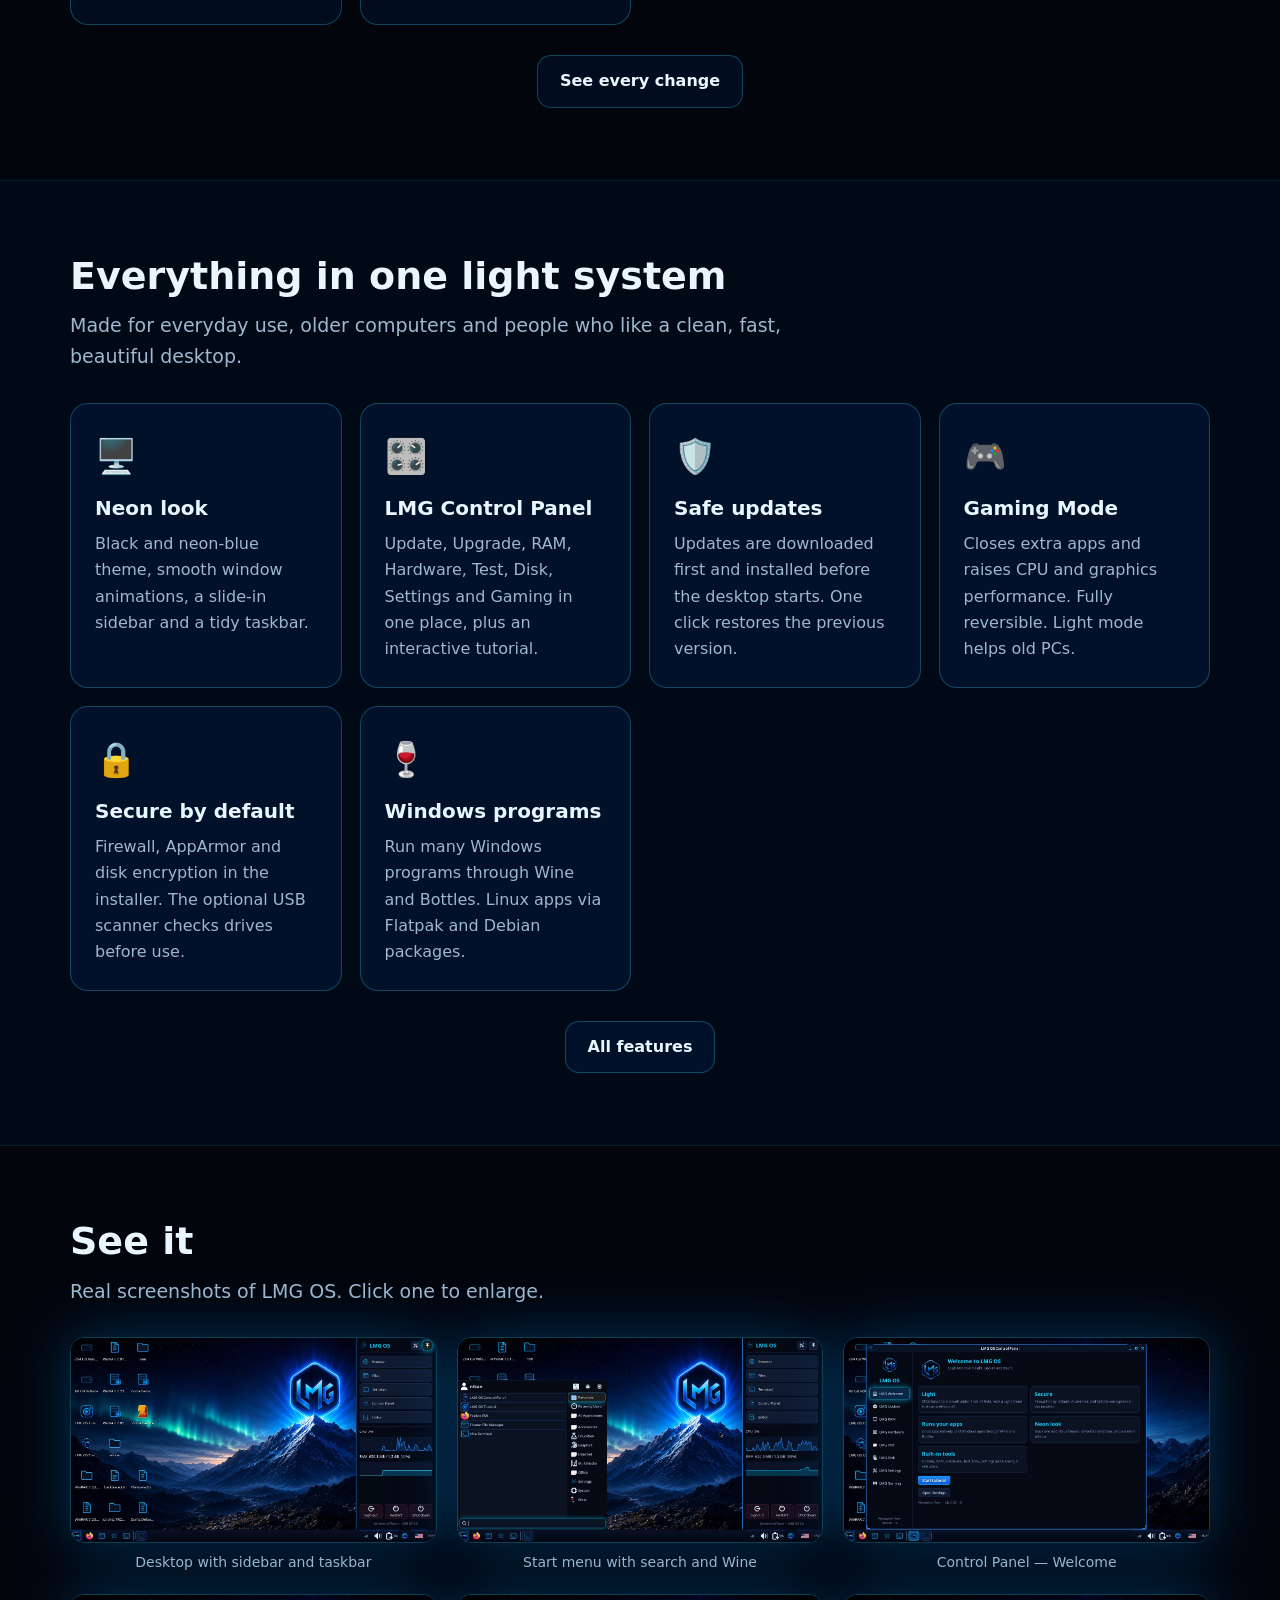
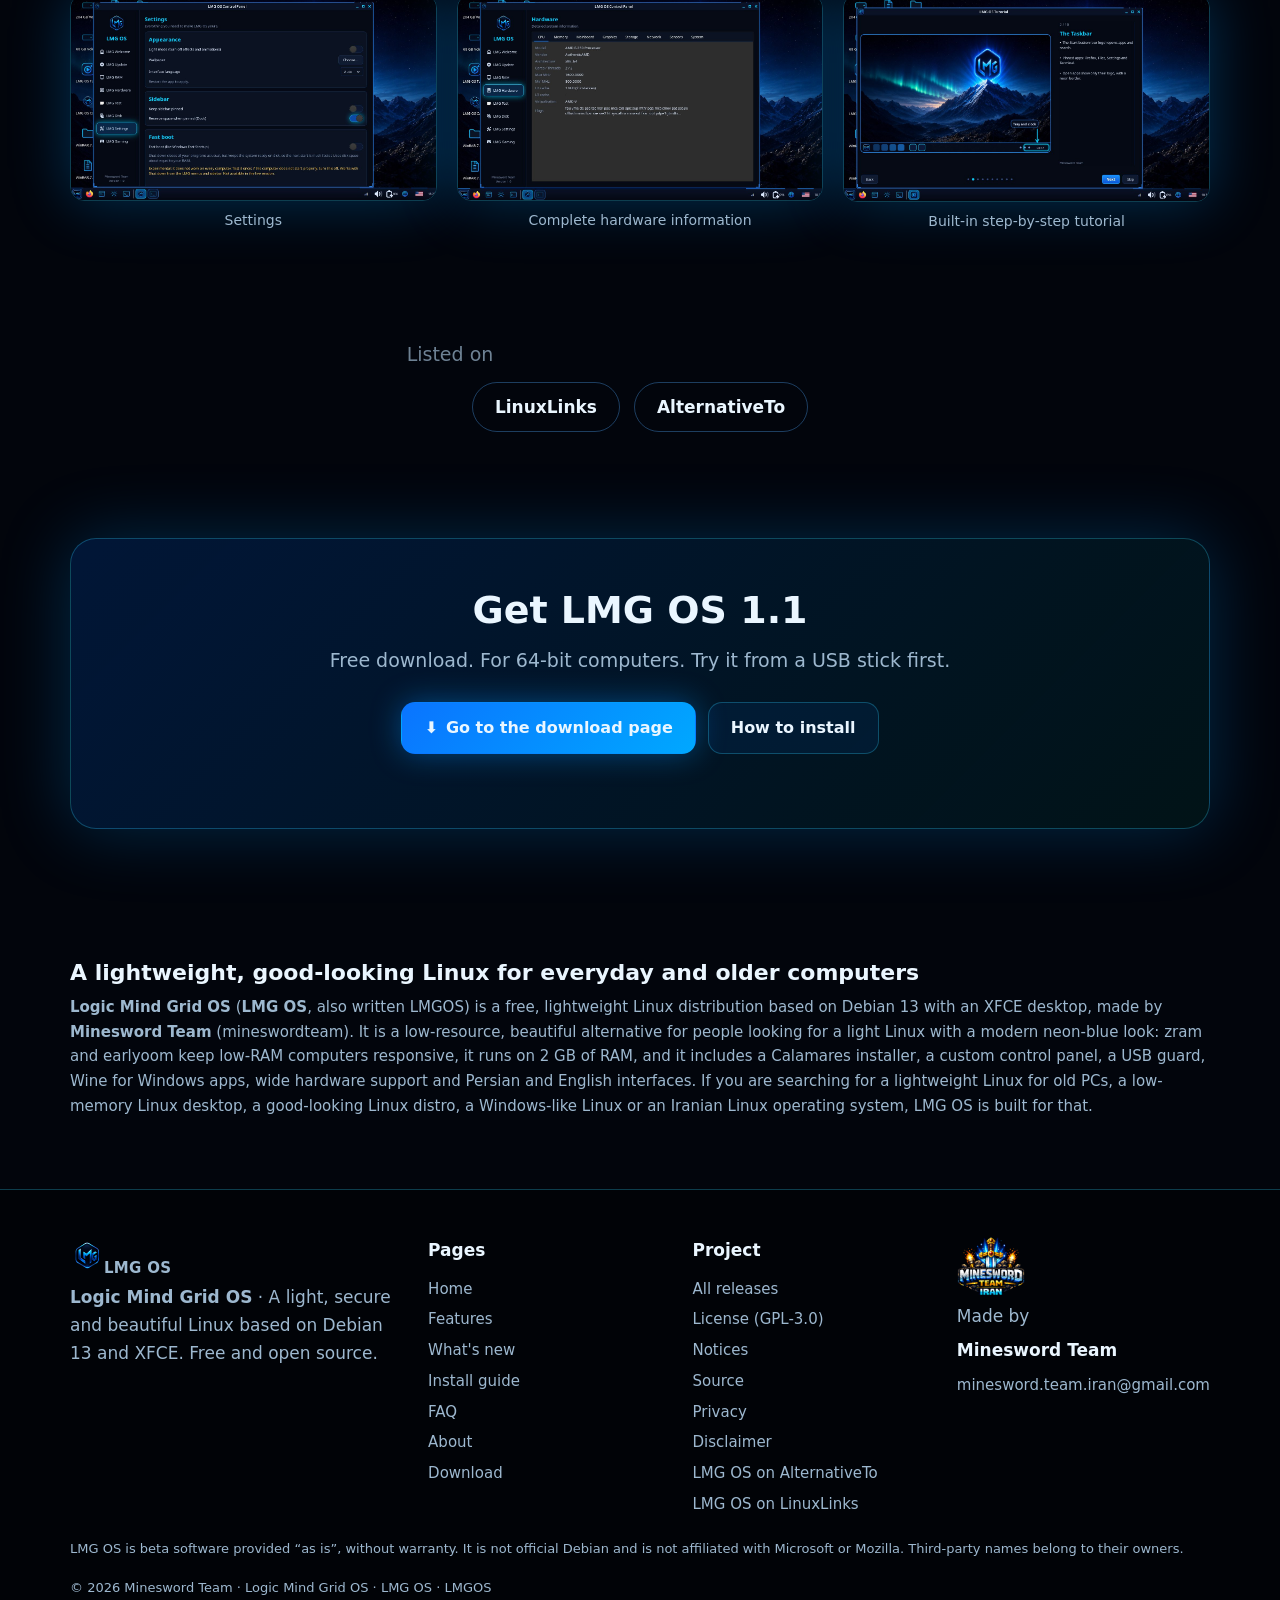
==== commit 6db035af: "Add LinuxLinks listing to the home page and footer" ====
--- a/index.html
+++ b/index.html
@@ -61,6 +61,10 @@
   <h2 class="en" lang="en">See it</h2><h2 class="fa" lang="fa" dir="rtl">ببینید</h2><p class="en lead" lang="en">Real screenshots of LMG OS. Click one to enlarge.</p><p class="fa lead" lang="fa" dir="rtl">تصاویر واقعی LMG OS. روی هر کدام بزنید تا بزرگ شود.</p>
   <div class="gal"><figure class="rv"><img src="assets/desktop.jpg" alt="LMG OS: Desktop with sidebar and taskbar" loading="lazy"><figcaption><span class="en" lang="en">Desktop with sidebar and taskbar</span><span class="fa" lang="fa" dir="rtl">دسکتاپ با نوار کناری و نوار وظیفه</span></figcaption></figure><figure class="rv"><img src="assets/startmenu.jpg" alt="LMG OS: Start menu with search and Wine" loading="lazy"><figcaption><span class="en" lang="en">Start menu with search and Wine</span><span class="fa" lang="fa" dir="rtl">منوی شروع با جستجو و Wine</span></figcaption></figure><figure class="rv"><img src="assets/welcome.jpg" alt="LMG OS: Control Panel — Welcome" loading="lazy"><figcaption><span class="en" lang="en">Control Panel — Welcome</span><span class="fa" lang="fa" dir="rtl">پنل کنترل — خوش‌آمدید</span></figcaption></figure><figure class="rv"><img src="assets/settings.jpg" alt="LMG OS: Settings" loading="lazy"><figcaption><span class="en" lang="en">Settings</span><span class="fa" lang="fa" dir="rtl">تنظیمات</span></figcaption></figure><figure class="rv"><img src="assets/hardware.jpg" alt="LMG OS: Complete hardware information" loading="lazy"><figcaption><span class="en" lang="en">Complete hardware information</span><span class="fa" lang="fa" dir="rtl">اطلاعات کامل سخت‌افزار</span></figcaption></figure><figure class="rv"><img src="assets/tutorial.jpg" alt="LMG OS: Built-in step-by-step tutorial" loading="lazy"><figcaption><span class="en" lang="en">Built-in step-by-step tutorial</span><span class="fa" lang="fa" dir="rtl">آموزش گام‌به‌گام داخلی</span></figcaption></figure></div>
 </div></section>
+<section class="listed"><div class="wrap">
+  <p class="lead"><span class="en" lang="en">Listed on</span><span class="fa" lang="fa" dir="rtl">معرفی‌شده در</span></p>
+  <p class="logos"><a href="https://www.linuxlinks.com/lmg-os-debian-based-linux-distribution/" rel="noopener" target="_blank">LinuxLinks</a><a href="https://alternativeto.net/software/lmg-os/about/" rel="noopener" target="_blank">AlternativeTo</a></p>
+</div></section>
 <section><div class="wrap"><div class="dl rv">
   <h2 class="en" lang="en">Get LMG OS 1.1</h2><h2 class="fa" lang="fa" dir="rtl">LMG OS 1.1 را بگیرید</h2><p class="en lead" lang="en">Free download. For 64-bit computers. Try it from a USB stick first.</p><p class="fa lead" lang="fa" dir="rtl">دانلود رایگان. برای کامپیوترهای ۶۴ بیتی. اول از روی فلش امتحان کنید.</p>
   <div class="cta c"><a class="btn main" href="download/">⬇ <span class="en" lang="en">Go to the download page</span><span class="fa" lang="fa" dir="rtl">رفتن به صفحه‌ی دانلود</span></a><a class="btn" href="install-guide/"><span class="en" lang="en">How to install</span><span class="fa" lang="fa" dir="rtl">راهنمای نصب</span></a></div>
@@ -77,7 +81,7 @@
     <div><a class="brand" href=""><img src="assets/lmg-logo.png" alt=""><span>LMG OS</span></a>
       <p class="mut"><strong>Logic Mind Grid OS</strong> · <span class="en" lang="en">A light, secure and beautiful Linux based on Debian 13 and XFCE. Free and open source.</span><span class="fa" lang="fa" dir="rtl">یک لینوکس سبک، امن و زیبا بر پایه‌ی Debian 13 و XFCE. رایگان و متن‌باز.</span></p></div>
     <div><h4><span class="en" lang="en">Pages</span><span class="fa" lang="fa" dir="rtl">صفحه‌ها</span></h4><a href=""><span class="en" lang="en">Home</span><span class="fa" lang="fa" dir="rtl">خانه</span></a><a href="features/"><span class="en" lang="en">Features</span><span class="fa" lang="fa" dir="rtl">ویژگی‌ها</span></a><a href="whats-new/"><span class="en" lang="en">What's new</span><span class="fa" lang="fa" dir="rtl">تازه‌ها</span></a><a href="install-guide/"><span class="en" lang="en">Install guide</span><span class="fa" lang="fa" dir="rtl">راهنمای نصب</span></a><a href="faq/"><span class="en" lang="en">FAQ</span><span class="fa" lang="fa" dir="rtl">پرسش‌ها</span></a><a href="about/"><span class="en" lang="en">About</span><span class="fa" lang="fa" dir="rtl">درباره‌ی ما</span></a><a href="download/"><span class="en" lang="en">Download</span><span class="fa" lang="fa" dir="rtl">دانلود</span></a></div>
-    <div><h4><span class="en" lang="en">Project</span><span class="fa" lang="fa" dir="rtl">پروژه</span></h4><a href="https://github.com/mineswordteam/lmgos_download/releases"><span class="en" lang="en">All releases</span><span class="fa" lang="fa" dir="rtl">همه‌ی انتشارها</span></a><a href="https://github.com/mineswordteam/lmgos_download/blob/main/LICENSE">License (GPL-3.0)</a><a href="https://github.com/mineswordteam/lmgos_download/blob/main/NOTICE.md">Notices</a><a href="https://github.com/mineswordteam/lmgos_download/blob/main/SOURCE.md">Source</a><a href="https://github.com/mineswordteam/lmgos_download/blob/main/PRIVACY.md">Privacy</a><a href="https://github.com/mineswordteam/lmgos_download/blob/main/DISCLAIMER.md">Disclaimer</a><a href="https://alternativeto.net/software/lmg-os/about/" rel="noopener" target="_blank">LMG OS on AlternativeTo</a></div>
+    <div><h4><span class="en" lang="en">Project</span><span class="fa" lang="fa" dir="rtl">پروژه</span></h4><a href="https://github.com/mineswordteam/lmgos_download/releases"><span class="en" lang="en">All releases</span><span class="fa" lang="fa" dir="rtl">همه‌ی انتشارها</span></a><a href="https://github.com/mineswordteam/lmgos_download/blob/main/LICENSE">License (GPL-3.0)</a><a href="https://github.com/mineswordteam/lmgos_download/blob/main/NOTICE.md">Notices</a><a href="https://github.com/mineswordteam/lmgos_download/blob/main/SOURCE.md">Source</a><a href="https://github.com/mineswordteam/lmgos_download/blob/main/PRIVACY.md">Privacy</a><a href="https://github.com/mineswordteam/lmgos_download/blob/main/DISCLAIMER.md">Disclaimer</a><a href="https://alternativeto.net/software/lmg-os/about/" rel="noopener" target="_blank">LMG OS on AlternativeTo</a><a href="https://www.linuxlinks.com/lmg-os-debian-based-linux-distribution/" rel="noopener" target="_blank">LMG OS on LinuxLinks</a></div>
     <div class="by"><img src="assets/mineswordteam-logo.png" alt="Minesword Team logo"><span class="mut"><span class="en" lang="en">Made by</span><span class="fa" lang="fa" dir="rtl">ساخته‌ی</span></span><strong>Minesword Team</strong><a href="mailto:minesword.team.iran@gmail.com" class="ltr">minesword.team.iran@gmail.com</a></div>
   </div>
   <p class="note"><span class="en" lang="en">LMG OS is beta software provided “as is”, without warranty. It is not official Debian and is not affiliated with Microsoft or Mozilla. Third-party names belong to their owners.</span><span class="fa" lang="fa" dir="rtl">LMG OS نرم‌افزار بتا است و «همان‌طور که هست» و بدون ضمانت ارائه می‌شود. دبیان رسمی نیست و به مایکروسافت یا موزیلا ربطی ندارد. نام‌های شخص ثالث متعلق به صاحبانشان است.</span></p>
--- a/assets/site.css
+++ b/assets/site.css
@@ -58,3 +58,5 @@
 .rv{opacity:0;transform:translateY(18px);transition:.6s}.rv.in{opacity:1;transform:none}
 @media(max-width:860px){.hgrid{grid-template-columns:1fr}.fgrid{grid-template-columns:1fr 1fr}nav{position:fixed;inset:64px 0 auto 0;background:rgba(2,5,12,.97);flex-direction:column;padding:14px;margin:0;display:none;border-bottom:1px solid var(--line)}nav.open{display:flex}.burger{display:block;margin-inline-start:auto}.dlb{display:none}.kv div{grid-template-columns:1fr}section{padding:48px 0}}
 .lgm{font-size:clamp(18px,2.4vw,26px);font-weight:600;letter-spacing:.14em;text-transform:uppercase;color:#7fb8ff;margin:-6px 0 14px}
+.listed{text-align:center;padding:34px 0}.listed .lead{margin:0 0 12px;opacity:.7}.listed .logos{display:flex;gap:14px;justify-content:center;flex-wrap:wrap;margin:0}
+.listed .logos a{padding:10px 22px;border:1px solid rgba(80,170,255,.35);border-radius:999px;color:inherit;text-decoration:none;font-weight:600;transition:border-color .2s,background .2s}.listed .logos a:hover{border-color:#2d8cff;background:rgba(45,140,255,.1)}
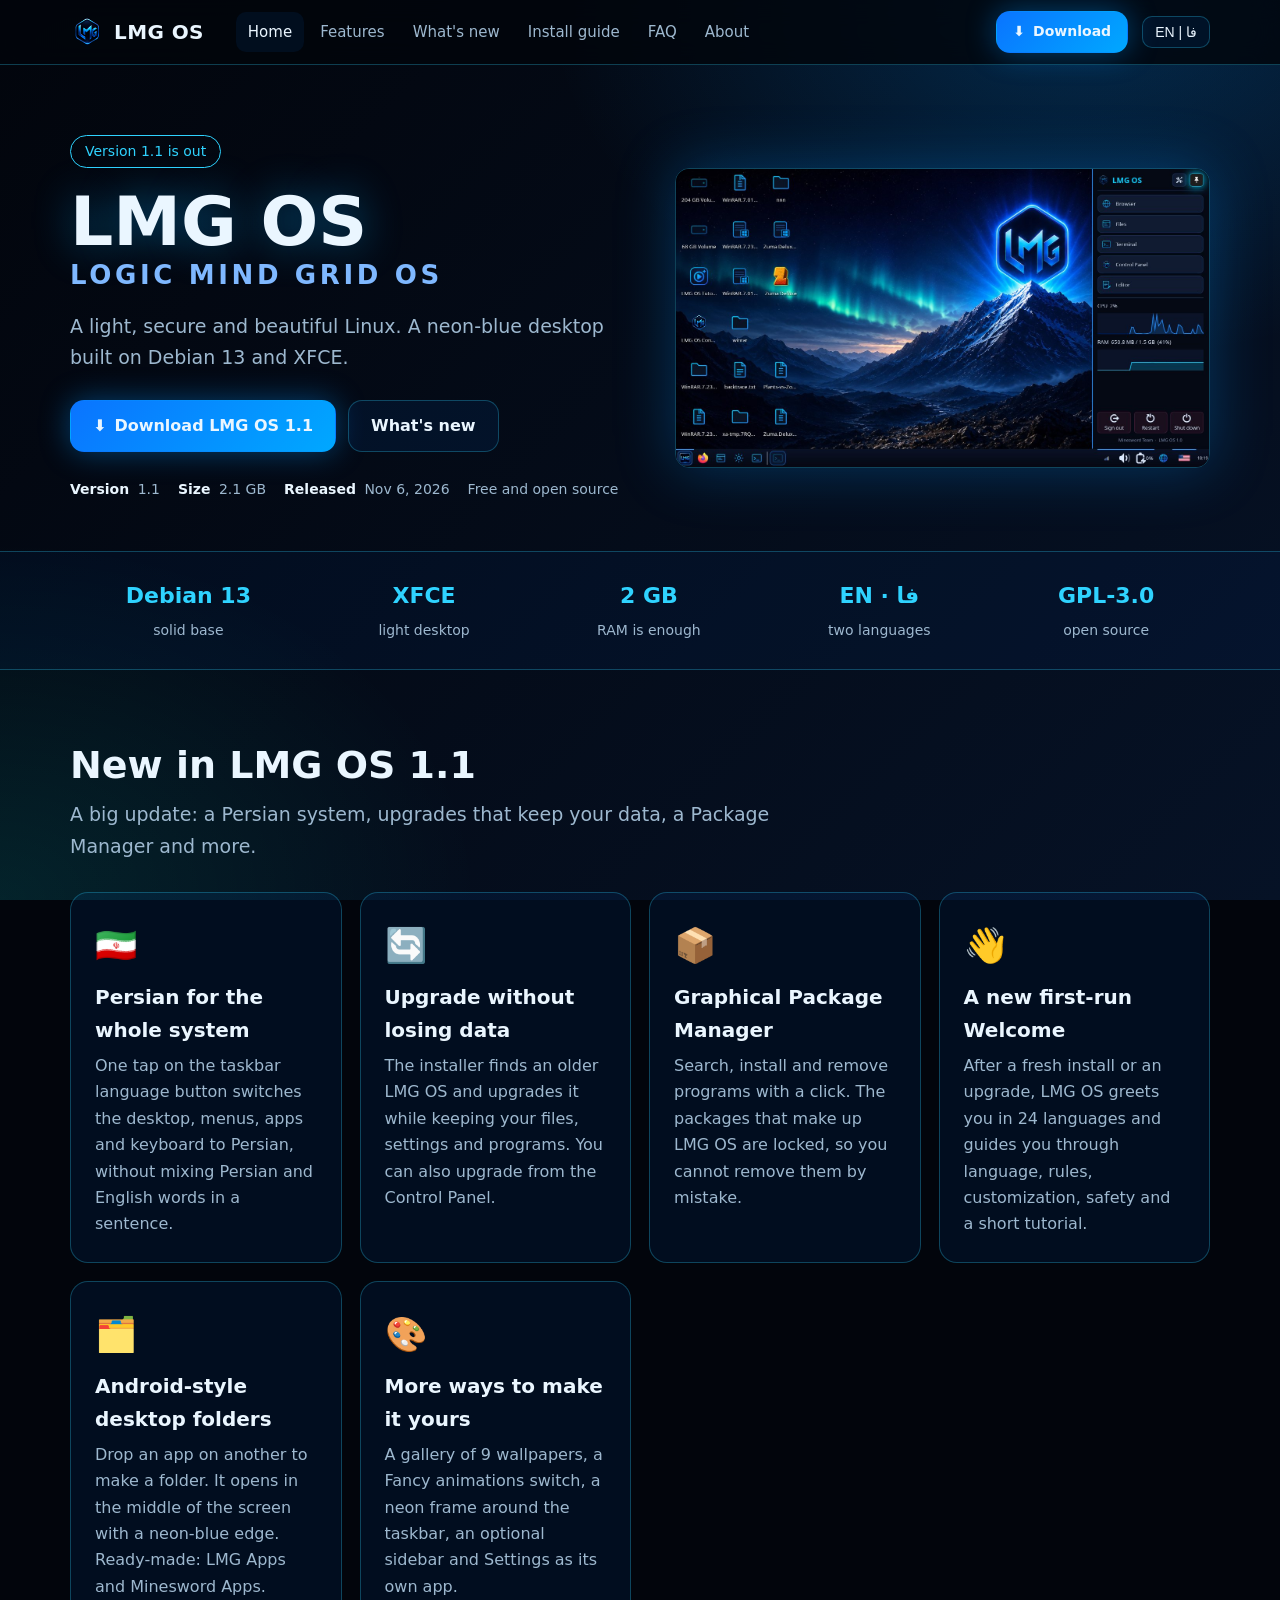
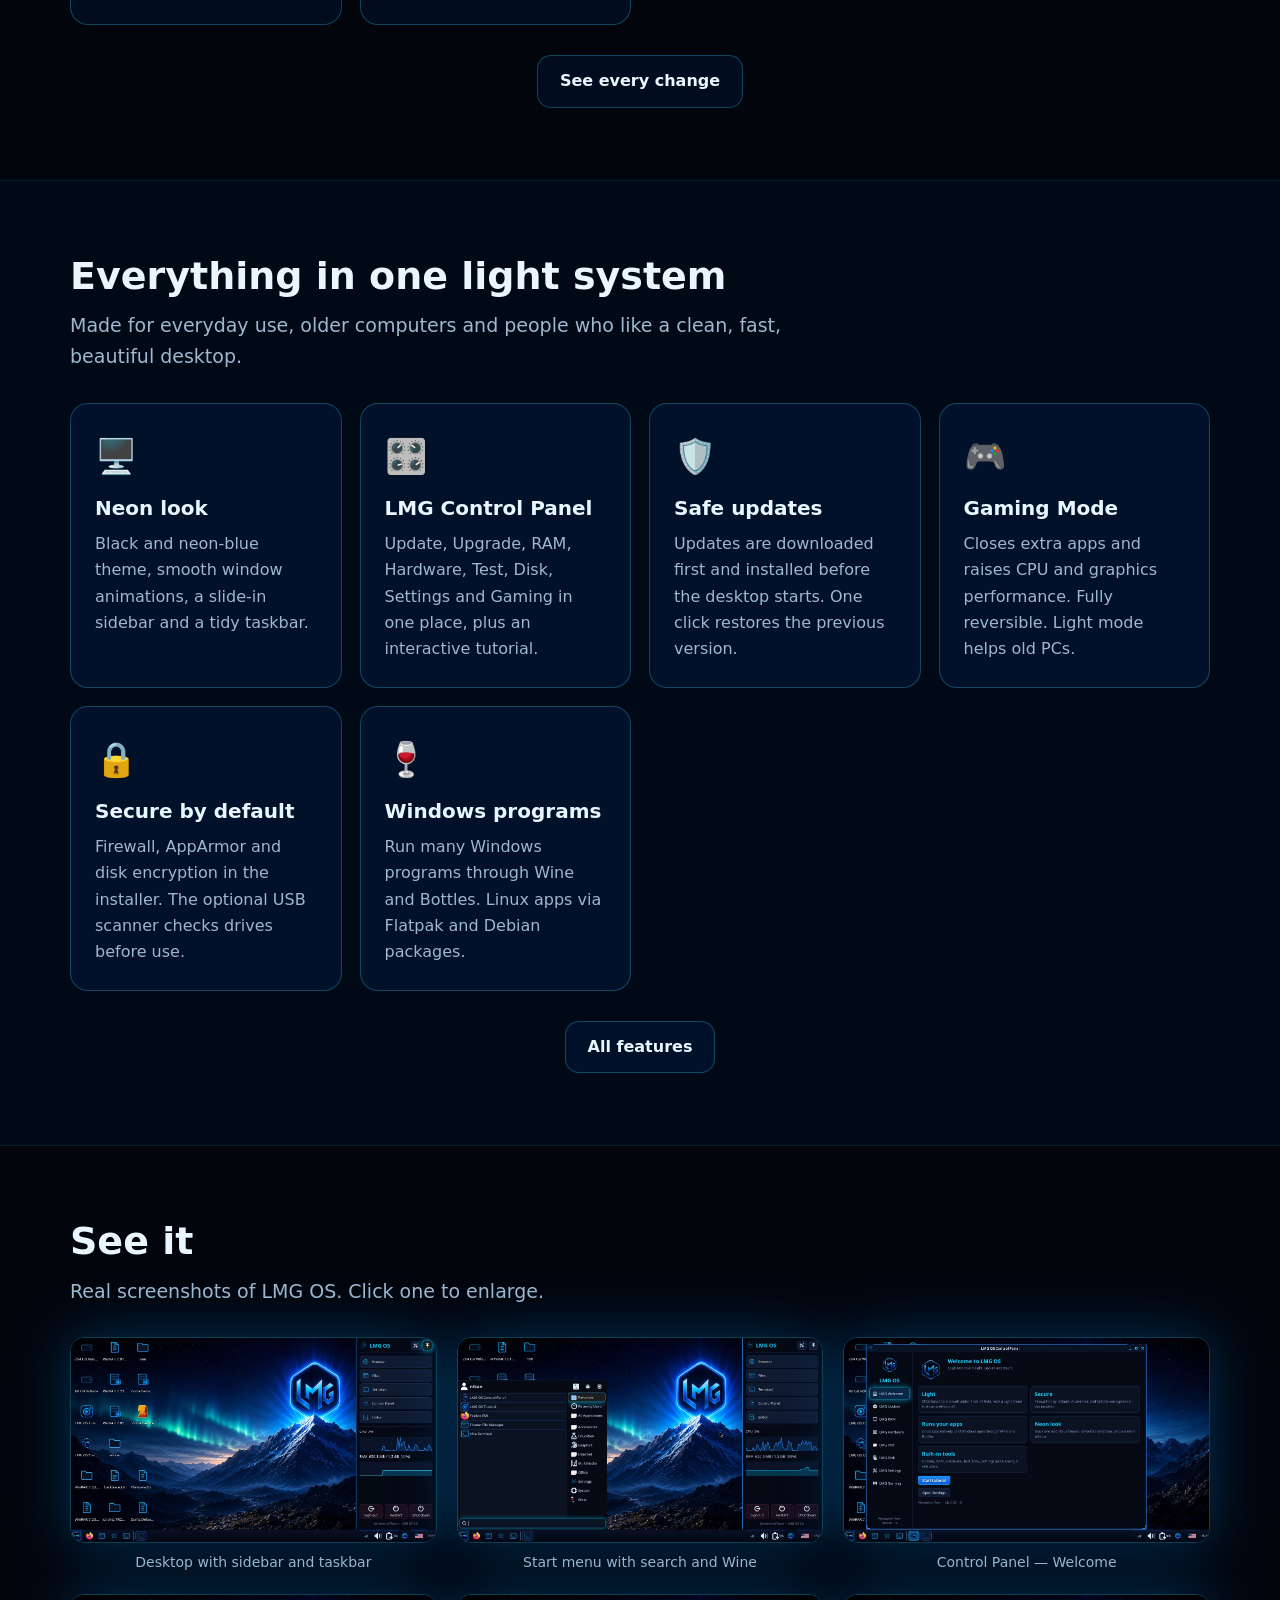
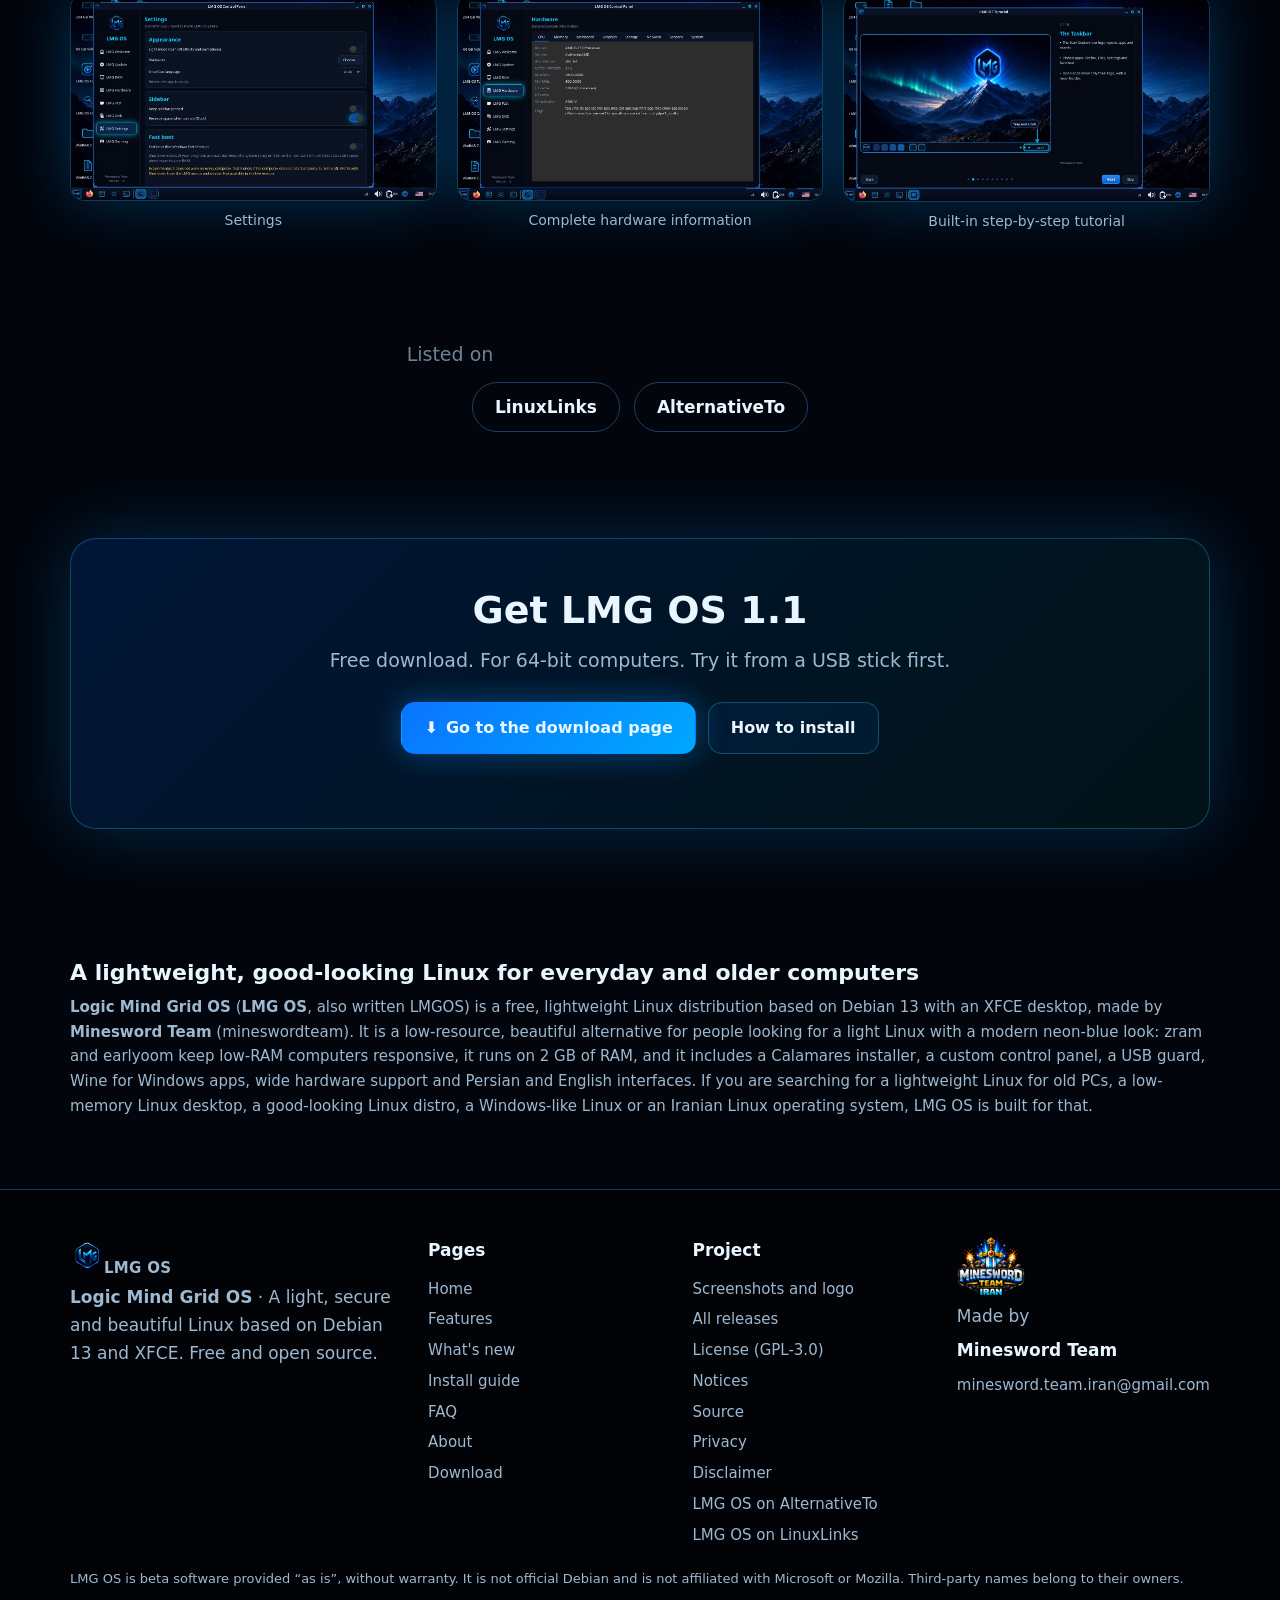
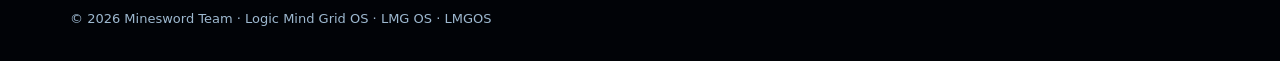
==== commit 477cb991: "Add screenshots page with ImageObject data, image sitemap, AI-crawler rules and llms.txt" ====
--- a/index.html
+++ b/index.html
@@ -81,7 +81,7 @@
     <div><a class="brand" href=""><img src="assets/lmg-logo.png" alt=""><span>LMG OS</span></a>
       <p class="mut"><strong>Logic Mind Grid OS</strong> · <span class="en" lang="en">A light, secure and beautiful Linux based on Debian 13 and XFCE. Free and open source.</span><span class="fa" lang="fa" dir="rtl">یک لینوکس سبک، امن و زیبا بر پایه‌ی Debian 13 و XFCE. رایگان و متن‌باز.</span></p></div>
     <div><h4><span class="en" lang="en">Pages</span><span class="fa" lang="fa" dir="rtl">صفحه‌ها</span></h4><a href=""><span class="en" lang="en">Home</span><span class="fa" lang="fa" dir="rtl">خانه</span></a><a href="features/"><span class="en" lang="en">Features</span><span class="fa" lang="fa" dir="rtl">ویژگی‌ها</span></a><a href="whats-new/"><span class="en" lang="en">What's new</span><span class="fa" lang="fa" dir="rtl">تازه‌ها</span></a><a href="install-guide/"><span class="en" lang="en">Install guide</span><span class="fa" lang="fa" dir="rtl">راهنمای نصب</span></a><a href="faq/"><span class="en" lang="en">FAQ</span><span class="fa" lang="fa" dir="rtl">پرسش‌ها</span></a><a href="about/"><span class="en" lang="en">About</span><span class="fa" lang="fa" dir="rtl">درباره‌ی ما</span></a><a href="download/"><span class="en" lang="en">Download</span><span class="fa" lang="fa" dir="rtl">دانلود</span></a></div>
-    <div><h4><span class="en" lang="en">Project</span><span class="fa" lang="fa" dir="rtl">پروژه</span></h4><a href="https://github.com/mineswordteam/lmgos_download/releases"><span class="en" lang="en">All releases</span><span class="fa" lang="fa" dir="rtl">همه‌ی انتشارها</span></a><a href="https://github.com/mineswordteam/lmgos_download/blob/main/LICENSE">License (GPL-3.0)</a><a href="https://github.com/mineswordteam/lmgos_download/blob/main/NOTICE.md">Notices</a><a href="https://github.com/mineswordteam/lmgos_download/blob/main/SOURCE.md">Source</a><a href="https://github.com/mineswordteam/lmgos_download/blob/main/PRIVACY.md">Privacy</a><a href="https://github.com/mineswordteam/lmgos_download/blob/main/DISCLAIMER.md">Disclaimer</a><a href="https://alternativeto.net/software/lmg-os/about/" rel="noopener" target="_blank">LMG OS on AlternativeTo</a><a href="https://www.linuxlinks.com/lmg-os-debian-based-linux-distribution/" rel="noopener" target="_blank">LMG OS on LinuxLinks</a></div>
+    <div><h4><span class="en" lang="en">Project</span><span class="fa" lang="fa" dir="rtl">پروژه</span></h4><a href="screenshots/"><span class="en" lang="en">Screenshots and logo</span><span class="fa" lang="fa" dir="rtl">تصاویر و لوگو</span></a><a href="https://github.com/mineswordteam/lmgos_download/releases"><span class="en" lang="en">All releases</span><span class="fa" lang="fa" dir="rtl">همه‌ی انتشارها</span></a><a href="https://github.com/mineswordteam/lmgos_download/blob/main/LICENSE">License (GPL-3.0)</a><a href="https://github.com/mineswordteam/lmgos_download/blob/main/NOTICE.md">Notices</a><a href="https://github.com/mineswordteam/lmgos_download/blob/main/SOURCE.md">Source</a><a href="https://github.com/mineswordteam/lmgos_download/blob/main/PRIVACY.md">Privacy</a><a href="https://github.com/mineswordteam/lmgos_download/blob/main/DISCLAIMER.md">Disclaimer</a><a href="https://alternativeto.net/software/lmg-os/about/" rel="noopener" target="_blank">LMG OS on AlternativeTo</a><a href="https://www.linuxlinks.com/lmg-os-debian-based-linux-distribution/" rel="noopener" target="_blank">LMG OS on LinuxLinks</a></div>
     <div class="by"><img src="assets/mineswordteam-logo.png" alt="Minesword Team logo"><span class="mut"><span class="en" lang="en">Made by</span><span class="fa" lang="fa" dir="rtl">ساخته‌ی</span></span><strong>Minesword Team</strong><a href="mailto:minesword.team.iran@gmail.com" class="ltr">minesword.team.iran@gmail.com</a></div>
   </div>
   <p class="note"><span class="en" lang="en">LMG OS is beta software provided “as is”, without warranty. It is not official Debian and is not affiliated with Microsoft or Mozilla. Third-party names belong to their owners.</span><span class="fa" lang="fa" dir="rtl">LMG OS نرم‌افزار بتا است و «همان‌طور که هست» و بدون ضمانت ارائه می‌شود. دبیان رسمی نیست و به مایکروسافت یا موزیلا ربطی ندارد. نام‌های شخص ثالث متعلق به صاحبانشان است.</span></p>
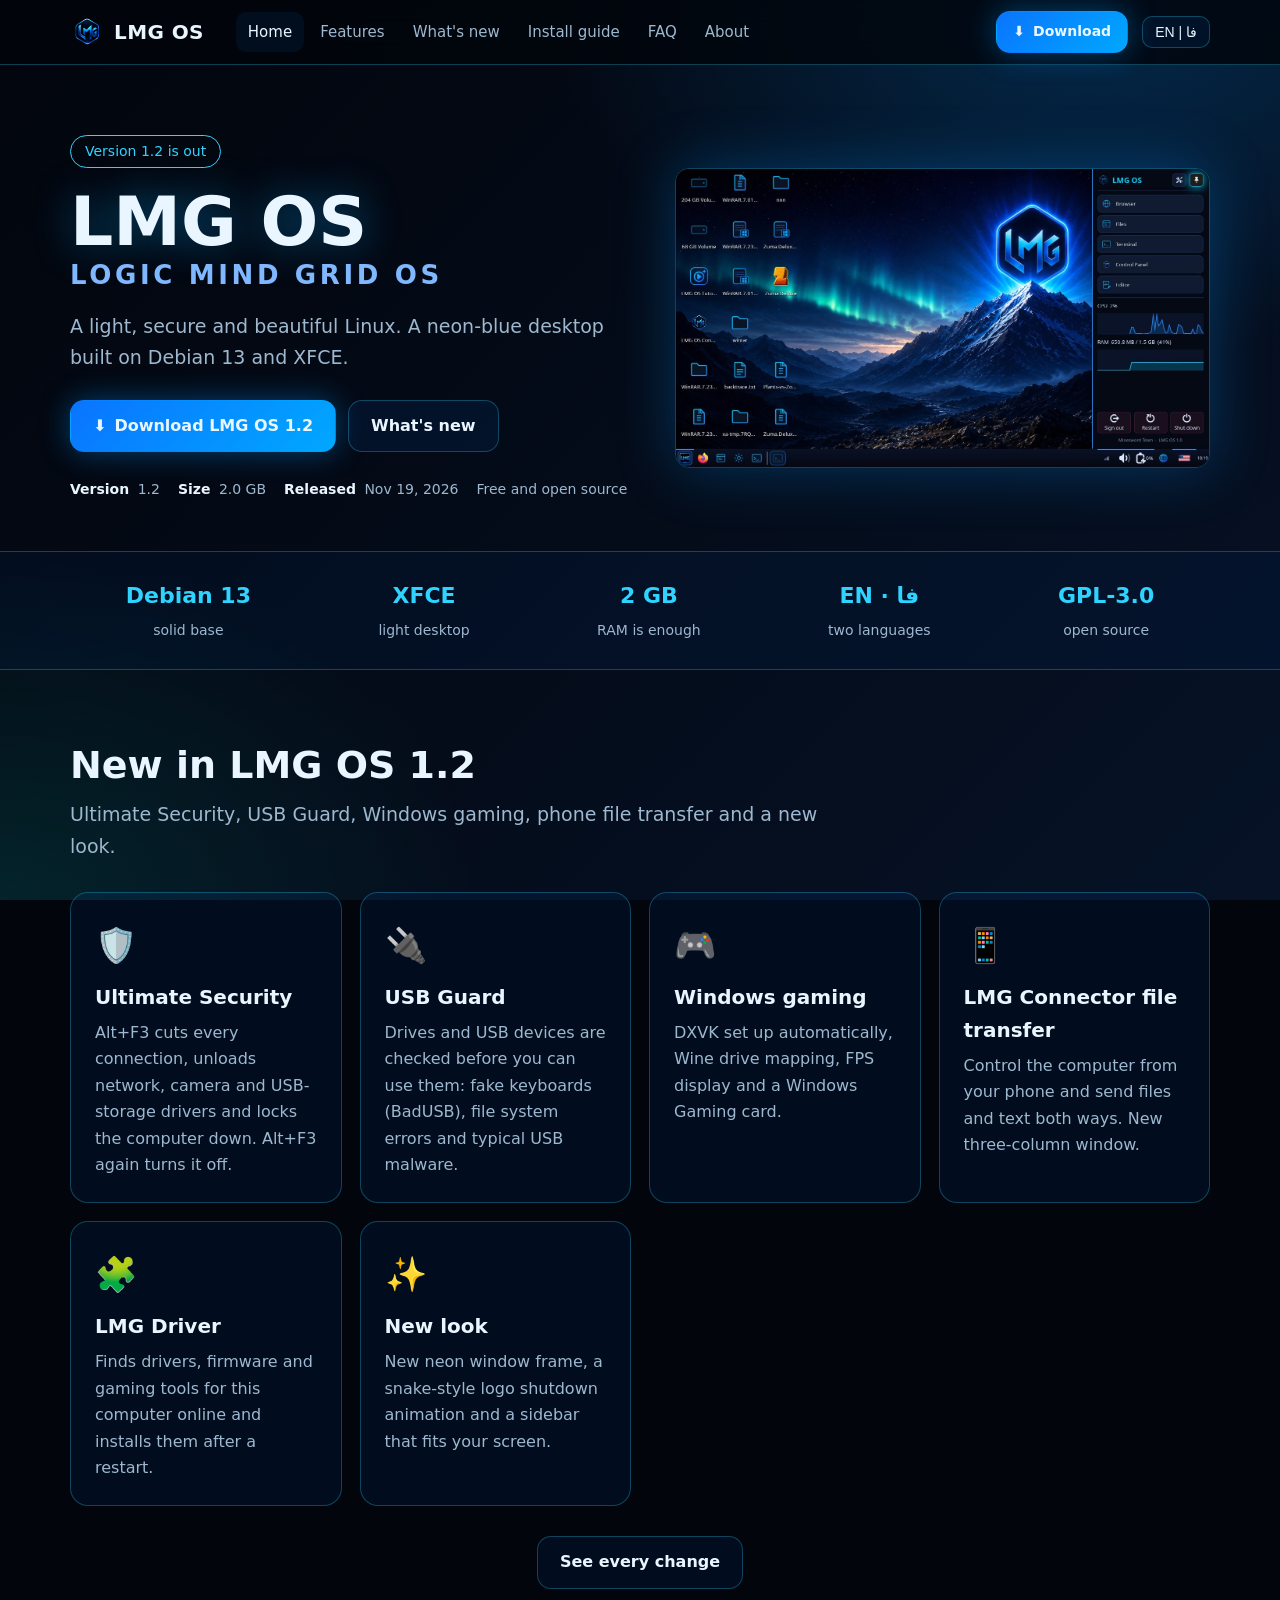
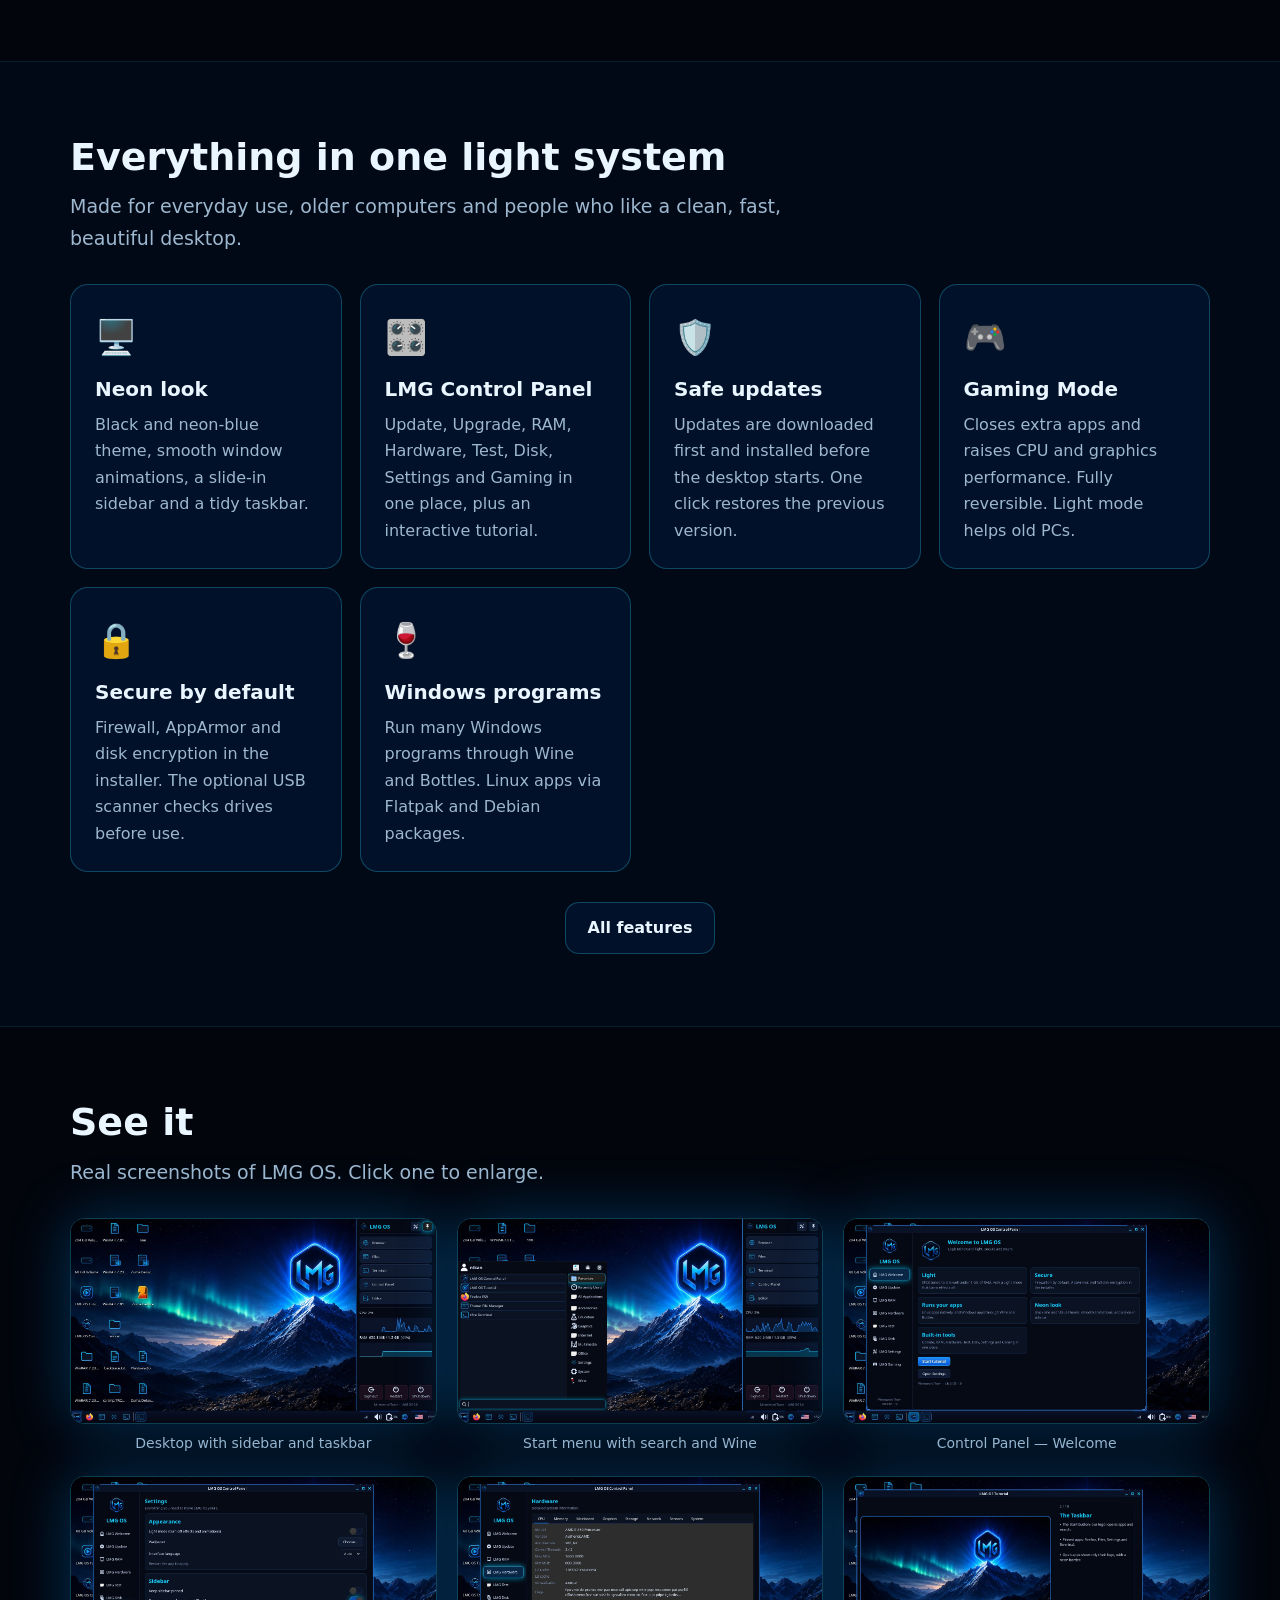
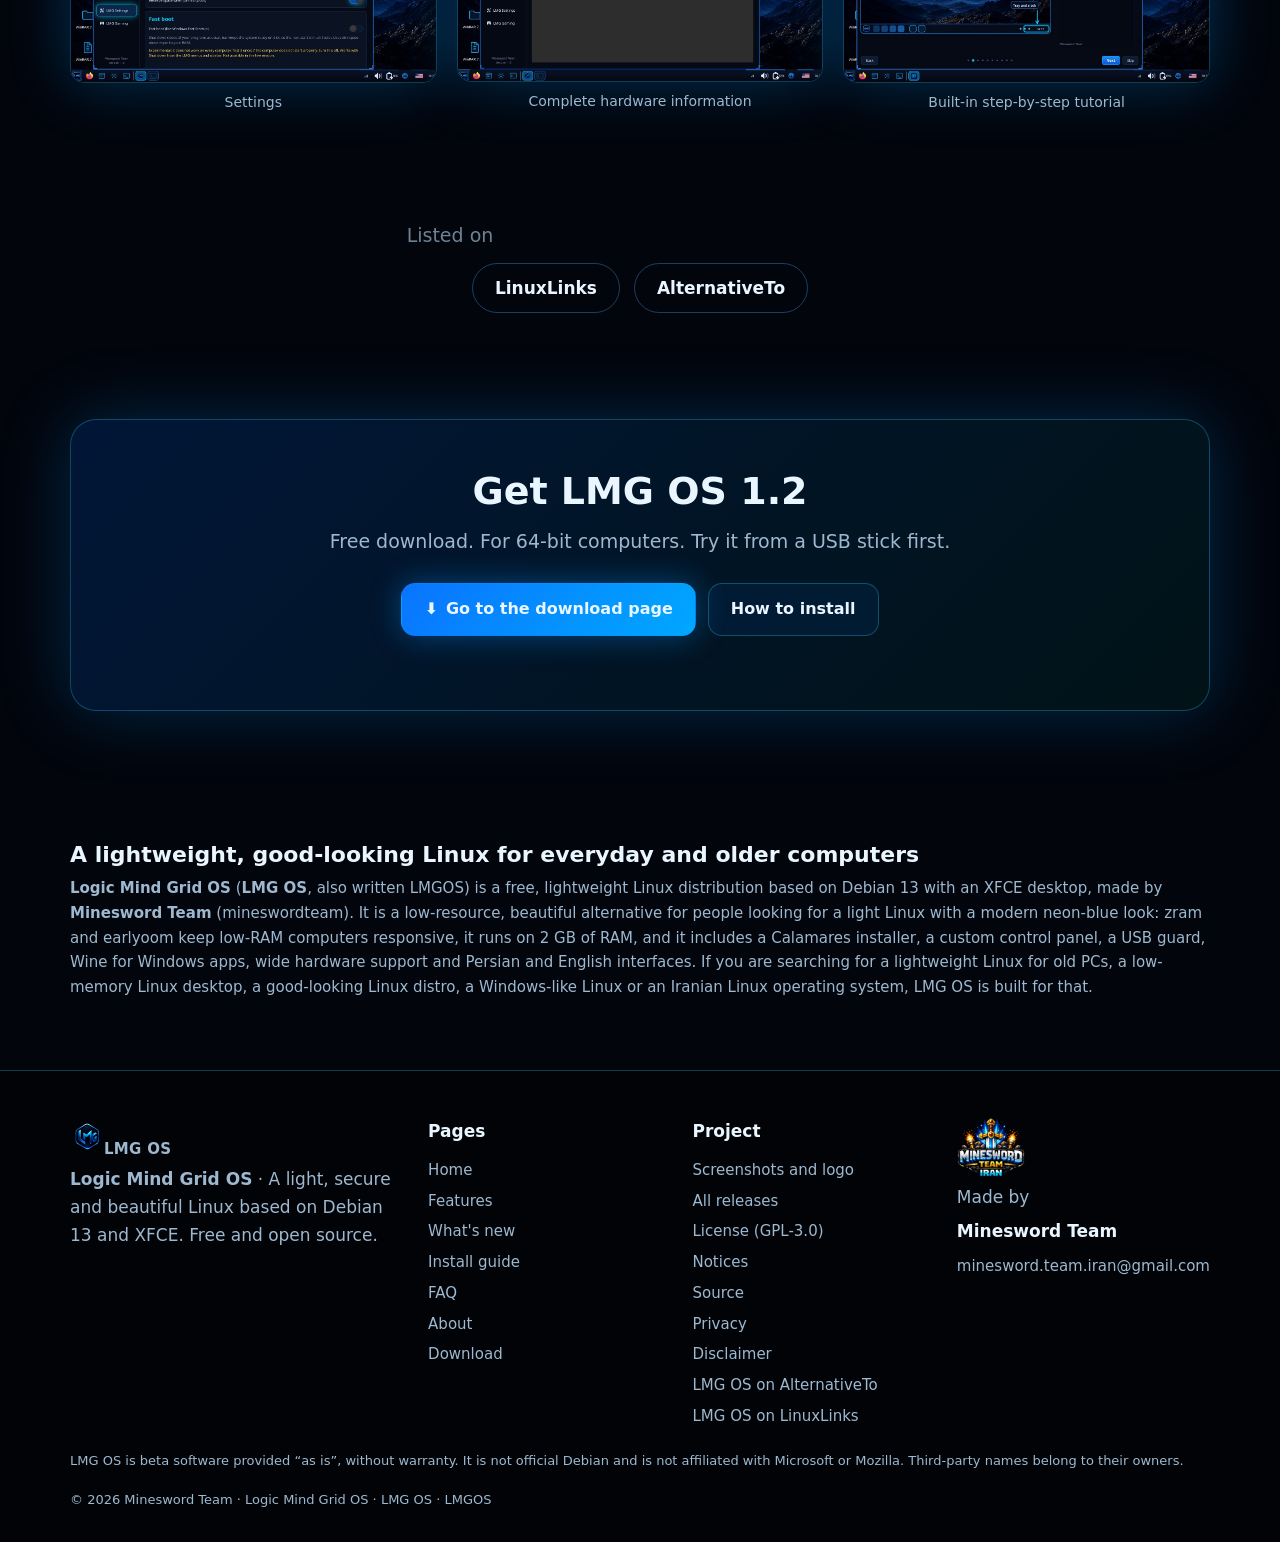
==== commit 704b019e: "Website for LMG OS 1.2: full release notes, new screenshots, 1.2 download and online installer Co-Au" ====
--- a/index.html
+++ b/index.html
@@ -4,23 +4,23 @@
 <meta charset="utf-8">
 <meta name="viewport" content="width=device-width,initial-scale=1">
 <title>LMG OS (Logic Mind Grid OS) — Lightweight, Beautiful Linux based on Debian | ال‌ام‌جی او اس لینوکس سبک | Minesword Team</title>
-<meta name="description" content="Logic Mind Grid OS (LMG OS) 1.1: a free, lightweight and good-looking Linux for everyday and older computers, based on Debian 13 and XFCE, by Minesword Team. ال‌ام‌جی او اس، لینوکس سبک، کم‌مصرف و خوش‌ظاهر. Free download.">
+<meta name="description" content="Logic Mind Grid OS (LMG OS) 1.2: a free, lightweight and good-looking Linux for everyday and older computers, based on Debian 13 and XFCE, by Minesword Team. ال‌ام‌جی او اس، لینوکس سبک، کم‌مصرف و خوش‌ظاهر. Free download.">
 <meta name="keywords" content="LMG OS, Logic Mind Grid OS, LMGOS, Logic Mind Grid, ال‌ام‌جی او اس, لینوکس سبک, lightweight Linux, Debian 13 XFCE, Minesword Team, تیم ماین‌سورد, lightweight Linux, low resource Linux, Linux for old computers, لینوکس کم مصرف, لینوکس خوش ظاهر, لینوکس ایرانی">
 <meta name="author" content="Minesword Team">
 <meta name="robots" content="index, follow, max-image-preview:large">
 <link rel="canonical" href="https://mineswordteam.github.io/LmgOS/">
 <link rel="alternate" hreflang="en" href="https://mineswordteam.github.io/LmgOS/"><link rel="alternate" hreflang="fa" href="https://mineswordteam.github.io/LmgOS/"><link rel="alternate" hreflang="x-default" href="https://mineswordteam.github.io/LmgOS/">
 <meta property="og:type" content="website"><meta property="og:site_name" content="LMG OS by Minesword Team">
-<meta property="og:title" content="LMG OS (Logic Mind Grid OS) — Lightweight, Beautiful Linux based on Debian | ال‌ام‌جی او اس لینوکس سبک | Minesword Team"><meta property="og:description" content="Logic Mind Grid OS (LMG OS) 1.1: a free, lightweight and good-looking Linux for everyday and older computers, based on Debian 13 and XFCE, by Minesword Team. ال‌ام‌جی او اس، لینوکس سبک، کم‌مصرف و خوش‌ظاهر. Free download."><meta property="og:url" content="https://mineswordteam.github.io/LmgOS/">
-<meta property="og:image" content="https://mineswordteam.github.io/LmgOS/assets/og.jpg"><meta property="og:image:alt" content="LMG OS desktop">
+<meta property="og:title" content="LMG OS (Logic Mind Grid OS) — Lightweight, Beautiful Linux based on Debian | ال‌ام‌جی او اس لینوکس سبک | Minesword Team"><meta property="og:description" content="Logic Mind Grid OS (LMG OS) 1.2: a free, lightweight and good-looking Linux for everyday and older computers, based on Debian 13 and XFCE, by Minesword Team. ال‌ام‌جی او اس، لینوکس سبک، کم‌مصرف و خوش‌ظاهر. Free download."><meta property="og:url" content="https://mineswordteam.github.io/LmgOS/">
+<meta property="og:image" content="https://mineswordteam.github.io/LmgOS/assets/og.jpg"><meta property="og:image:alt" content="LMG OS (Logic Mind Grid OS) desktop"><meta property="og:image:type" content="image/jpeg"><meta property="og:image:width" content="1120"><meta property="og:image:height" content="630"><meta name="twitter:image:alt" content="LMG OS (Logic Mind Grid OS) desktop"><link rel="image_src" href="https://mineswordteam.github.io/LmgOS/assets/og.jpg">
 <meta name="twitter:card" content="summary_large_image"><meta name="twitter:title" content="LMG OS (Logic Mind Grid OS) — Lightweight, Beautiful Linux based on Debian | ال‌ام‌جی او اس لینوکس سبک | Minesword Team"><meta name="twitter:image" content="https://mineswordteam.github.io/LmgOS/assets/og.jpg">
 <meta name="theme-color" content="#02050c">
 <link rel="icon" type="image/png" href="assets/lmg-favicon.png">
 <link rel="stylesheet" href="assets/site.css">
 <script>try{var l=new URLSearchParams(location.search).get("lang")||localStorage.getItem("lmglang")||((navigator.language||"").slice(0,2)=="fa"?"fa":"en");if(l!="fa")l="en";document.documentElement.setAttribute("data-l",l);document.documentElement.lang=l;document.documentElement.dir=l=="fa"?"rtl":"ltr"}catch(e){}</script>
 <script type="application/ld+json">{"@context": "https://schema.org", "@type": "WebSite", "name": "LMG OS", "alternateName": ["LMGOS", "ال‌ام‌جی او اس"], "url": "https://mineswordteam.github.io/LmgOS/", "inLanguage": ["en", "fa"], "publisher": {"@type": "Organization", "name": "Minesword Team"}}</script>
-<script type="application/ld+json">{"@context": "https://schema.org", "@type": "SoftwareApplication", "name": "LMG OS", "alternateName": ["LMGOS", "Logic Mind Grid OS", "Logic Mind Grid", "ال‌ام‌جی او اس"], "applicationCategory": "OperatingSystem", "operatingSystem": "Linux (Debian 13, amd64)", "softwareVersion": "1.1", "datePublished": "2026-11-06", "fileSize": "2105671680 B", "downloadUrl": "https://github.com/mineswordteam/lmgos_download/releases/download/v1.1/LMG-OS-1.1-amd64.iso", "url": "https://mineswordteam.github.io/LmgOS/", "image": "https://mineswordteam.github.io/LmgOS/assets/og.jpg", "description": "LMG OS is a free, lightweight Linux based on Debian 13 and XFCE with a neon-blue desktop, by Minesword Team. ال‌ام‌جی او اس یک لینوکس سبک و خوش‌ظاهر بر پایه‌ی دبیان.", "offers": {"@type": "Offer", "price": "0", "priceCurrency": "USD"}, "author": {"@type": "Organization", "name": "Minesword Team", "url": "https://mineswordteam.github.io/"}}</script>
-<script type="application/ld+json">{"@context": "https://schema.org", "@type": "ItemList", "name": "LMG OS site navigation", "itemListElement": [{"@type": "SiteNavigationElement", "position": 1, "name": "Download", "url": "https://mineswordteam.github.io/LmgOS/download/"}, {"@type": "SiteNavigationElement", "position": 2, "name": "Features", "url": "https://mineswordteam.github.io/LmgOS/features/"}, {"@type": "SiteNavigationElement", "position": 3, "name": "What's new in 1.1", "url": "https://mineswordteam.github.io/LmgOS/whats-new/"}, {"@type": "SiteNavigationElement", "position": 4, "name": "Install guide", "url": "https://mineswordteam.github.io/LmgOS/install-guide/"}, {"@type": "SiteNavigationElement", "position": 5, "name": "FAQ", "url": "https://mineswordteam.github.io/LmgOS/faq/"}, {"@type": "SiteNavigationElement", "position": 6, "name": "About", "url": "https://mineswordteam.github.io/LmgOS/about/"}]}</script>
+<script type="application/ld+json">{"@context": "https://schema.org", "@type": "SoftwareApplication", "name": "LMG OS", "alternateName": ["LMGOS", "Logic Mind Grid OS", "Logic Mind Grid", "ال‌ام‌جی او اس"], "applicationCategory": "OperatingSystem", "operatingSystem": "Linux (Debian 13, amd64)", "softwareVersion": "1.2", "datePublished": "2026-11-06", "fileSize": "2105671680 B", "downloadUrl": "https://github.com/mineswordteam/lmgos_download/releases/download/v1.2/LMG-OS-1.2-amd64.iso", "url": "https://mineswordteam.github.io/LmgOS/", "image": "https://mineswordteam.github.io/LmgOS/assets/og.jpg", "description": "LMG OS is a free, lightweight Linux based on Debian 13 and XFCE with a neon-blue desktop, by Minesword Team. ال‌ام‌جی او اس یک لینوکس سبک و خوش‌ظاهر بر پایه‌ی دبیان.", "offers": {"@type": "Offer", "price": "0", "priceCurrency": "USD"}, "author": {"@type": "Organization", "name": "Minesword Team", "url": "https://mineswordteam.github.io/"}}</script>
+<script type="application/ld+json">{"@context": "https://schema.org", "@type": "ItemList", "name": "LMG OS site navigation", "itemListElement": [{"@type": "SiteNavigationElement", "position": 1, "name": "Download", "url": "https://mineswordteam.github.io/LmgOS/download/"}, {"@type": "SiteNavigationElement", "position": 2, "name": "Features", "url": "https://mineswordteam.github.io/LmgOS/features/"}, {"@type": "SiteNavigationElement", "position": 3, "name": "What's new in 1.2", "url": "https://mineswordteam.github.io/LmgOS/whats-new/"}, {"@type": "SiteNavigationElement", "position": 4, "name": "Install guide", "url": "https://mineswordteam.github.io/LmgOS/install-guide/"}, {"@type": "SiteNavigationElement", "position": 5, "name": "FAQ", "url": "https://mineswordteam.github.io/LmgOS/faq/"}, {"@type": "SiteNavigationElement", "position": 6, "name": "About", "url": "https://mineswordteam.github.io/LmgOS/about/"}]}</script>
 </head>
 <body>
 <div class="bgfx"></div>
@@ -35,12 +35,12 @@
 
 <section class="hero"><div class="wrap hgrid">
   <div>
-    <span class="badge"><span class="en" lang="en">Version 1.1 is out</span><span class="fa" lang="fa" dir="rtl">نسخه‌ی 1.1 منتشر شد</span></span>
+    <span class="badge"><span class="en" lang="en">Version 1.2 is out</span><span class="fa" lang="fa" dir="rtl">نسخهٔ 1.2 منتشر شد</span></span>
     <h1>LMG OS</h1>
     <p class="lgm ltr">Logic Mind Grid OS</p>
     <p class="en sub" lang="en">A light, secure and beautiful Linux. A neon-blue desktop built on Debian 13 and XFCE.</p><p class="fa sub" lang="fa" dir="rtl">یک لینوکس سبک، امن و زیبا. دسکتاپ نئونی آبی بر پایه‌ی Debian 13 و XFCE.</p>
-    <div class="cta"><a class="btn main" href="download/">⬇ <span class="en" lang="en">Download LMG OS 1.1</span><span class="fa" lang="fa" dir="rtl">دانلود LMG OS 1.1</span></a><a class="btn" href="whats-new/"><span class="en" lang="en">What's new</span><span class="fa" lang="fa" dir="rtl">تازه‌ها</span></a></div>
-    <div class="meta"><span><b><span class="en" lang="en">Version</span><span class="fa" lang="fa" dir="rtl">نسخه</span></b> 1.1</span><span><b><span class="en" lang="en">Size</span><span class="fa" lang="fa" dir="rtl">حجم</span></b> 2.1 GB</span><span><b><span class="en" lang="en">Released</span><span class="fa" lang="fa" dir="rtl">انتشار</span></b> <span class="en" lang="en">Nov 6, 2026</span><span class="fa" lang="fa" dir="rtl">۱۵ آبان ۱۴۰۵</span></span><span><span class="en" lang="en">Free and open source</span><span class="fa" lang="fa" dir="rtl">رایگان و متن‌باز</span></span></div>
+    <div class="cta"><a class="btn main" href="download/">⬇ <span class="en" lang="en">Download LMG OS 1.2</span><span class="fa" lang="fa" dir="rtl">دانلود LMG OS 1.2</span></a><a class="btn" href="whats-new/"><span class="en" lang="en">What's new</span><span class="fa" lang="fa" dir="rtl">تازه‌ها</span></a></div>
+    <div class="meta"><span><b><span class="en" lang="en">Version</span><span class="fa" lang="fa" dir="rtl">نسخه</span></b> 1.2</span><span><b><span class="en" lang="en">Size</span><span class="fa" lang="fa" dir="rtl">حجم</span></b> 2.0 GB</span><span><b><span class="en" lang="en">Released</span><span class="fa" lang="fa" dir="rtl">انتشار</span></b> <span class="en" lang="en">Nov 19, 2026</span><span class="fa" lang="fa" dir="rtl">۲۸ آبان ۱۴۰۵</span></span><span><span class="en" lang="en">Free and open source</span><span class="fa" lang="fa" dir="rtl">رایگان و متن‌باز</span></span></div>
   </div>
   <div class="heroimg"><img class="shot" src="assets/desktop.jpg" alt="LMG OS desktop with neon-blue theme, sidebar and taskbar"></div>
 </div></section>
@@ -48,8 +48,8 @@
   <div><b>Debian 13</b><span><span class="en" lang="en">solid base</span><span class="fa" lang="fa" dir="rtl">پایه‌ی مطمئن</span></span></div><div><b>XFCE</b><span><span class="en" lang="en">light desktop</span><span class="fa" lang="fa" dir="rtl">دسکتاپ سبک</span></span></div><div><b>2 GB</b><span><span class="en" lang="en">RAM is enough</span><span class="fa" lang="fa" dir="rtl">رم کافی است</span></span></div><div><b>EN · فا</b><span><span class="en" lang="en">two languages</span><span class="fa" lang="fa" dir="rtl">دو زبان</span></span></div><div><b>GPL-3.0</b><span><span class="en" lang="en">open source</span><span class="fa" lang="fa" dir="rtl">متن‌باز</span></span></div>
 </div></section>
 <section><div class="wrap">
-  <h2 class="en" lang="en">New in LMG OS 1.1</h2><h2 class="fa" lang="fa" dir="rtl">تازه‌های LMG OS 1.1</h2><p class="en lead" lang="en">A big update: a Persian system, upgrades that keep your data, a Package Manager and more.</p><p class="fa lead" lang="fa" dir="rtl">یک به‌روزرسانی بزرگ: سیستم فارسی، ارتقا بدون از دست رفتن داده، مدیر بسته و بیشتر.</p>
-  <div class="grid"><div class="card rv"><div class="ic">🇮🇷</div><h3 class="en" lang="en">Persian for the whole system</h3><h3 class="fa" lang="fa" dir="rtl">فارسی برای کل سیستم</h3><p class="en" lang="en">One tap on the taskbar language button switches the desktop, menus, apps and keyboard to Persian, without mixing Persian and English words in a sentence.</p><p class="fa" lang="fa" dir="rtl">با یک کلیک روی دکمه‌ی زبان نوار وظیفه، دسکتاپ، منوها، برنامه‌ها و کیبورد فارسی می‌شوند، بدون اینکه کلمه‌های فارسی و انگلیسی وسط جمله قاطی شوند.</p></div><div class="card rv"><div class="ic">🔄</div><h3 class="en" lang="en">Upgrade without losing data</h3><h3 class="fa" lang="fa" dir="rtl">ارتقا بدون از دست دادن داده</h3><p class="en" lang="en">The installer finds an older LMG OS and upgrades it while keeping your files, settings and programs. You can also upgrade from the Control Panel.</p><p class="fa" lang="fa" dir="rtl">نصب‌کننده LMG OS قدیمی را پیدا می‌کند و بدون حذف فایل‌ها، تنظیمات و برنامه‌ها آن را ارتقا می‌دهد. از پنل کنترل هم می‌شود ارتقا داد.</p></div><div class="card rv"><div class="ic">📦</div><h3 class="en" lang="en">Graphical Package Manager</h3><h3 class="fa" lang="fa" dir="rtl">مدیر بسته‌ی گرافیکی</h3><p class="en" lang="en">Search, install and remove programs with a click. The packages that make up LMG OS are locked, so you cannot remove them by mistake.</p><p class="fa" lang="fa" dir="rtl">برنامه‌ها را با یک کلیک جست‌وجو، نصب و حذف کنید. بسته‌های اصلی LMG OS قفل هستند و به‌اشتباه حذف نمی‌شوند.</p></div><div class="card rv"><div class="ic">👋</div><h3 class="en" lang="en">A new first-run Welcome</h3><h3 class="fa" lang="fa" dir="rtl">صفحه‌ی خوش‌آمد جدید</h3><p class="en" lang="en">After a fresh install or an upgrade, LMG OS greets you in 24 languages and guides you through language, rules, customization, safety and a short tutorial.</p><p class="fa" lang="fa" dir="rtl">بعد از نصب تازه یا ارتقا، LMG OS با ۲۴ زبان خوش‌آمد می‌گوید و زبان، قوانین، شخصی‌سازی، امنیت و یک آموزش کوتاه را نشان می‌دهد.</p></div><div class="card rv"><div class="ic">🗂️</div><h3 class="en" lang="en">Android-style desktop folders</h3><h3 class="fa" lang="fa" dir="rtl">پوشه‌های دسکتاپ به سبک اندروید</h3><p class="en" lang="en">Drop an app on another to make a folder. It opens in the middle of the screen with a neon-blue edge. Ready-made: LMG Apps and Minesword Apps.</p><p class="fa" lang="fa" dir="rtl">یک برنامه را روی برنامه‌ی دیگر بیندازید تا پوشه ساخته شود. پوشه در وسط صفحه با لبه‌ی آبی نئونی باز می‌شود. آماده: LMG Apps و Minesword Apps.</p></div><div class="card rv"><div class="ic">🎨</div><h3 class="en" lang="en">More ways to make it yours</h3><h3 class="fa" lang="fa" dir="rtl">شخصی‌سازی بیشتر</h3><p class="en" lang="en">A gallery of 9 wallpapers, a Fancy animations switch, a neon frame around the taskbar, an optional sidebar and Settings as its own app.</p><p class="fa" lang="fa" dir="rtl">گالری ۹ والپیپر، کلید انیمیشن‌های فانتزی، قاب نئونی دور نوار وظیفه، نوار کناری اختیاری و تنظیمات به‌صورت برنامه‌ی جدا.</p></div></div>
+  <h2 class="en" lang="en">New in LMG OS 1.2</h2><h2 class="fa" lang="fa" dir="rtl">تازه‌های LMG OS 1.2</h2><p class="en lead" lang="en">Ultimate Security, USB Guard, Windows gaming, phone file transfer and a new look.</p><p class="fa lead" lang="fa" dir="rtl">امنیت نهایی، نگهبان USB، بازی ویندوزی، انتقال فایل با گوشی و ظاهر جدید.</p>
+  <div class="grid"><div class="card rv"><div class="ic">🛡️</div><h3 class="en" lang="en">Ultimate Security</h3><h3 class="fa" lang="fa" dir="rtl">امنیت نهایی</h3><p class="en" lang="en">Alt+F3 cuts every connection, unloads network, camera and USB-storage drivers and locks the computer down. Alt+F3 again turns it off.</p><p class="fa" lang="fa" dir="rtl">Alt+F3 همهٔ ارتباط‌ها را قطع می‌کند، درایورهای شبکه، دوربین و USB را خارج و کامپیوتر را قفل می‌کند. دوباره Alt+F3 آن را خاموش می‌کند.</p></div><div class="card rv"><div class="ic">🔌</div><h3 class="en" lang="en">USB Guard</h3><h3 class="fa" lang="fa" dir="rtl">نگهبان USB</h3><p class="en" lang="en">Drives and USB devices are checked before you can use them: fake keyboards (BadUSB), file system errors and typical USB malware.</p><p class="fa" lang="fa" dir="rtl">فلش و دستگاه‌های USB پیش از استفاده بررسی می‌شوند: کیبورد جعلی (BadUSB)، خطای سیستم فایل و بدافزارهای رایج USB.</p></div><div class="card rv"><div class="ic">🎮</div><h3 class="en" lang="en">Windows gaming</h3><h3 class="fa" lang="fa" dir="rtl">بازی ویندوزی</h3><p class="en" lang="en">DXVK set up automatically, Wine drive mapping, FPS display and a Windows Gaming card.</p><p class="fa" lang="fa" dir="rtl">DXVK خودکار، نگاشت درایوهای Wine، نمایش FPS و کارت بازی ویندوزی.</p></div><div class="card rv"><div class="ic">📱</div><h3 class="en" lang="en">LMG Connector file transfer</h3><h3 class="fa" lang="fa" dir="rtl">انتقال فایل در LMG Connector</h3><p class="en" lang="en">Control the computer from your phone and send files and text both ways. New three-column window.</p><p class="fa" lang="fa" dir="rtl">کنترل کامپیوتر از گوشی و ارسال فایل و متن در دو جهت. پنجرهٔ جدید سه‌ستونه.</p></div><div class="card rv"><div class="ic">🧩</div><h3 class="en" lang="en">LMG Driver</h3><h3 class="fa" lang="fa" dir="rtl">LMG Driver</h3><p class="en" lang="en">Finds drivers, firmware and gaming tools for this computer online and installs them after a restart.</p><p class="fa" lang="fa" dir="rtl">درایور، فریمور و ابزارهای بازی این کامپیوتر را آنلاین پیدا و بعد از ریستارت نصب می‌کند.</p></div><div class="card rv"><div class="ic">✨</div><h3 class="en" lang="en">New look</h3><h3 class="fa" lang="fa" dir="rtl">ظاهر جدید</h3><p class="en" lang="en">New neon window frame, a snake-style logo shutdown animation and a sidebar that fits your screen.</p><p class="fa" lang="fa" dir="rtl">قاب جدید نئونی پنجره‌ها، انیمیشن خاموشی لوگو مثل مار و سایدبار هم‌اندازهٔ صفحه.</p></div></div>
   <p class="more"><a class="btn" href="whats-new/"><span class="en" lang="en">See every change</span><span class="fa" lang="fa" dir="rtl">دیدن همه‌ی تغییرها</span></a></p>
 </div></section>
 <section class="alt"><div class="wrap">
@@ -59,14 +59,14 @@
 </div></section>
 <section><div class="wrap">
   <h2 class="en" lang="en">See it</h2><h2 class="fa" lang="fa" dir="rtl">ببینید</h2><p class="en lead" lang="en">Real screenshots of LMG OS. Click one to enlarge.</p><p class="fa lead" lang="fa" dir="rtl">تصاویر واقعی LMG OS. روی هر کدام بزنید تا بزرگ شود.</p>
-  <div class="gal"><figure class="rv"><img src="assets/desktop.jpg" alt="LMG OS: Desktop with sidebar and taskbar" loading="lazy"><figcaption><span class="en" lang="en">Desktop with sidebar and taskbar</span><span class="fa" lang="fa" dir="rtl">دسکتاپ با نوار کناری و نوار وظیفه</span></figcaption></figure><figure class="rv"><img src="assets/startmenu.jpg" alt="LMG OS: Start menu with search and Wine" loading="lazy"><figcaption><span class="en" lang="en">Start menu with search and Wine</span><span class="fa" lang="fa" dir="rtl">منوی شروع با جستجو و Wine</span></figcaption></figure><figure class="rv"><img src="assets/welcome.jpg" alt="LMG OS: Control Panel — Welcome" loading="lazy"><figcaption><span class="en" lang="en">Control Panel — Welcome</span><span class="fa" lang="fa" dir="rtl">پنل کنترل — خوش‌آمدید</span></figcaption></figure><figure class="rv"><img src="assets/settings.jpg" alt="LMG OS: Settings" loading="lazy"><figcaption><span class="en" lang="en">Settings</span><span class="fa" lang="fa" dir="rtl">تنظیمات</span></figcaption></figure><figure class="rv"><img src="assets/hardware.jpg" alt="LMG OS: Complete hardware information" loading="lazy"><figcaption><span class="en" lang="en">Complete hardware information</span><span class="fa" lang="fa" dir="rtl">اطلاعات کامل سخت‌افزار</span></figcaption></figure><figure class="rv"><img src="assets/tutorial.jpg" alt="LMG OS: Built-in step-by-step tutorial" loading="lazy"><figcaption><span class="en" lang="en">Built-in step-by-step tutorial</span><span class="fa" lang="fa" dir="rtl">آموزش گام‌به‌گام داخلی</span></figcaption></figure></div>
+  <div class="gal"><figure class="rv"><img src="assets/desktop.jpg" alt="LMG OS: Desktop with sidebar and taskbar"><figcaption><span class="en" lang="en">Desktop with sidebar and taskbar</span><span class="fa" lang="fa" dir="rtl">دسکتاپ با نوار کناری و نوار وظیفه</span></figcaption></figure><figure class="rv"><img src="assets/startmenu.jpg" alt="LMG OS: Start menu with search and Wine"><figcaption><span class="en" lang="en">Start menu with search and Wine</span><span class="fa" lang="fa" dir="rtl">منوی شروع با جستجو و Wine</span></figcaption></figure><figure class="rv"><img src="assets/welcome.jpg" alt="LMG OS: Control Panel — Welcome"><figcaption><span class="en" lang="en">Control Panel — Welcome</span><span class="fa" lang="fa" dir="rtl">پنل کنترل — خوش‌آمدید</span></figcaption></figure><figure class="rv"><img src="assets/settings.jpg" alt="LMG OS: Settings"><figcaption><span class="en" lang="en">Settings</span><span class="fa" lang="fa" dir="rtl">تنظیمات</span></figcaption></figure><figure class="rv"><img src="assets/hardware.jpg" alt="LMG OS: Complete hardware information"><figcaption><span class="en" lang="en">Complete hardware information</span><span class="fa" lang="fa" dir="rtl">اطلاعات کامل سخت‌افزار</span></figcaption></figure><figure class="rv"><img src="assets/tutorial.jpg" alt="LMG OS: Built-in step-by-step tutorial"><figcaption><span class="en" lang="en">Built-in step-by-step tutorial</span><span class="fa" lang="fa" dir="rtl">آموزش گام‌به‌گام داخلی</span></figcaption></figure></div>
 </div></section>
 <section class="listed"><div class="wrap">
   <p class="lead"><span class="en" lang="en">Listed on</span><span class="fa" lang="fa" dir="rtl">معرفی‌شده در</span></p>
   <p class="logos"><a href="https://www.linuxlinks.com/lmg-os-debian-based-linux-distribution/" rel="noopener" target="_blank">LinuxLinks</a><a href="https://alternativeto.net/software/lmg-os/about/" rel="noopener" target="_blank">AlternativeTo</a></p>
 </div></section>
 <section><div class="wrap"><div class="dl rv">
-  <h2 class="en" lang="en">Get LMG OS 1.1</h2><h2 class="fa" lang="fa" dir="rtl">LMG OS 1.1 را بگیرید</h2><p class="en lead" lang="en">Free download. For 64-bit computers. Try it from a USB stick first.</p><p class="fa lead" lang="fa" dir="rtl">دانلود رایگان. برای کامپیوترهای ۶۴ بیتی. اول از روی فلش امتحان کنید.</p>
+  <h2 class="en" lang="en">Get LMG OS 1.2</h2><h2 class="fa" lang="fa" dir="rtl">LMG OS 1.2 را بگیرید</h2><p class="en lead" lang="en">Free download. For 64-bit computers. Try it from a USB stick first.</p><p class="fa lead" lang="fa" dir="rtl">دانلود رایگان. برای کامپیوترهای ۶۴ بیتی. اول از روی فلش امتحان کنید.</p>
   <div class="cta c"><a class="btn main" href="download/">⬇ <span class="en" lang="en">Go to the download page</span><span class="fa" lang="fa" dir="rtl">رفتن به صفحه‌ی دانلود</span></a><a class="btn" href="install-guide/"><span class="en" lang="en">How to install</span><span class="fa" lang="fa" dir="rtl">راهنمای نصب</span></a></div>
 </div></div></section>
 <section class="about"><div class="wrap">
@@ -88,5 +88,6 @@
   <p class="note ltr">© 2026 Minesword Team · Logic Mind Grid OS · LMG OS · LMGOS</p>
 </div></footer>
 <div id="lb"><img alt=""></div>
+<script data-goatcounter="https://mineswordteam.goatcounter.com/count" async src="//gc.zgo.at/count.js"></script>
 <script src="assets/site.js"></script>
 </body></html>
--- a/assets/site.css
+++ b/assets/site.css
@@ -55,7 +55,7 @@
 footer{border-top:1px solid var(--line);padding:46px 0 30px;background:rgba(0,0,0,.35)}.fgrid{display:grid;grid-template-columns:1.4fr 1fr 1fr 1fr;gap:30px}.fgrid h4{margin-bottom:10px}.fgrid a{display:block;color:var(--mut);padding:3px 0;font-size:15px}.note{color:var(--mut);font-size:13px;margin-top:18px}
 .ltr{direction:ltr;unicode-bidi:isolate;display:inline-block}
 #lb{position:fixed;inset:0;background:rgba(0,0,0,.92);display:none;align-items:center;justify-content:center;z-index:50;cursor:zoom-out;padding:20px}#lb.on{display:flex}#lb img{max-height:92vh;border-radius:10px}
-.rv{opacity:0;transform:translateY(18px);transition:.6s}.rv.in{opacity:1;transform:none}
+.rv-on .rv{opacity:0;transform:translateY(18px);transition:.6s}.rv-on .rv.in{opacity:1;transform:none}
 @media(max-width:860px){.hgrid{grid-template-columns:1fr}.fgrid{grid-template-columns:1fr 1fr}nav{position:fixed;inset:64px 0 auto 0;background:rgba(2,5,12,.97);flex-direction:column;padding:14px;margin:0;display:none;border-bottom:1px solid var(--line)}nav.open{display:flex}.burger{display:block;margin-inline-start:auto}.dlb{display:none}.kv div{grid-template-columns:1fr}section{padding:48px 0}}
 .lgm{font-size:clamp(18px,2.4vw,26px);font-weight:600;letter-spacing:.14em;text-transform:uppercase;color:#7fb8ff;margin:-6px 0 14px}
 .listed{text-align:center;padding:34px 0}.listed .lead{margin:0 0 12px;opacity:.7}.listed .logos{display:flex;gap:14px;justify-content:center;flex-wrap:wrap;margin:0}
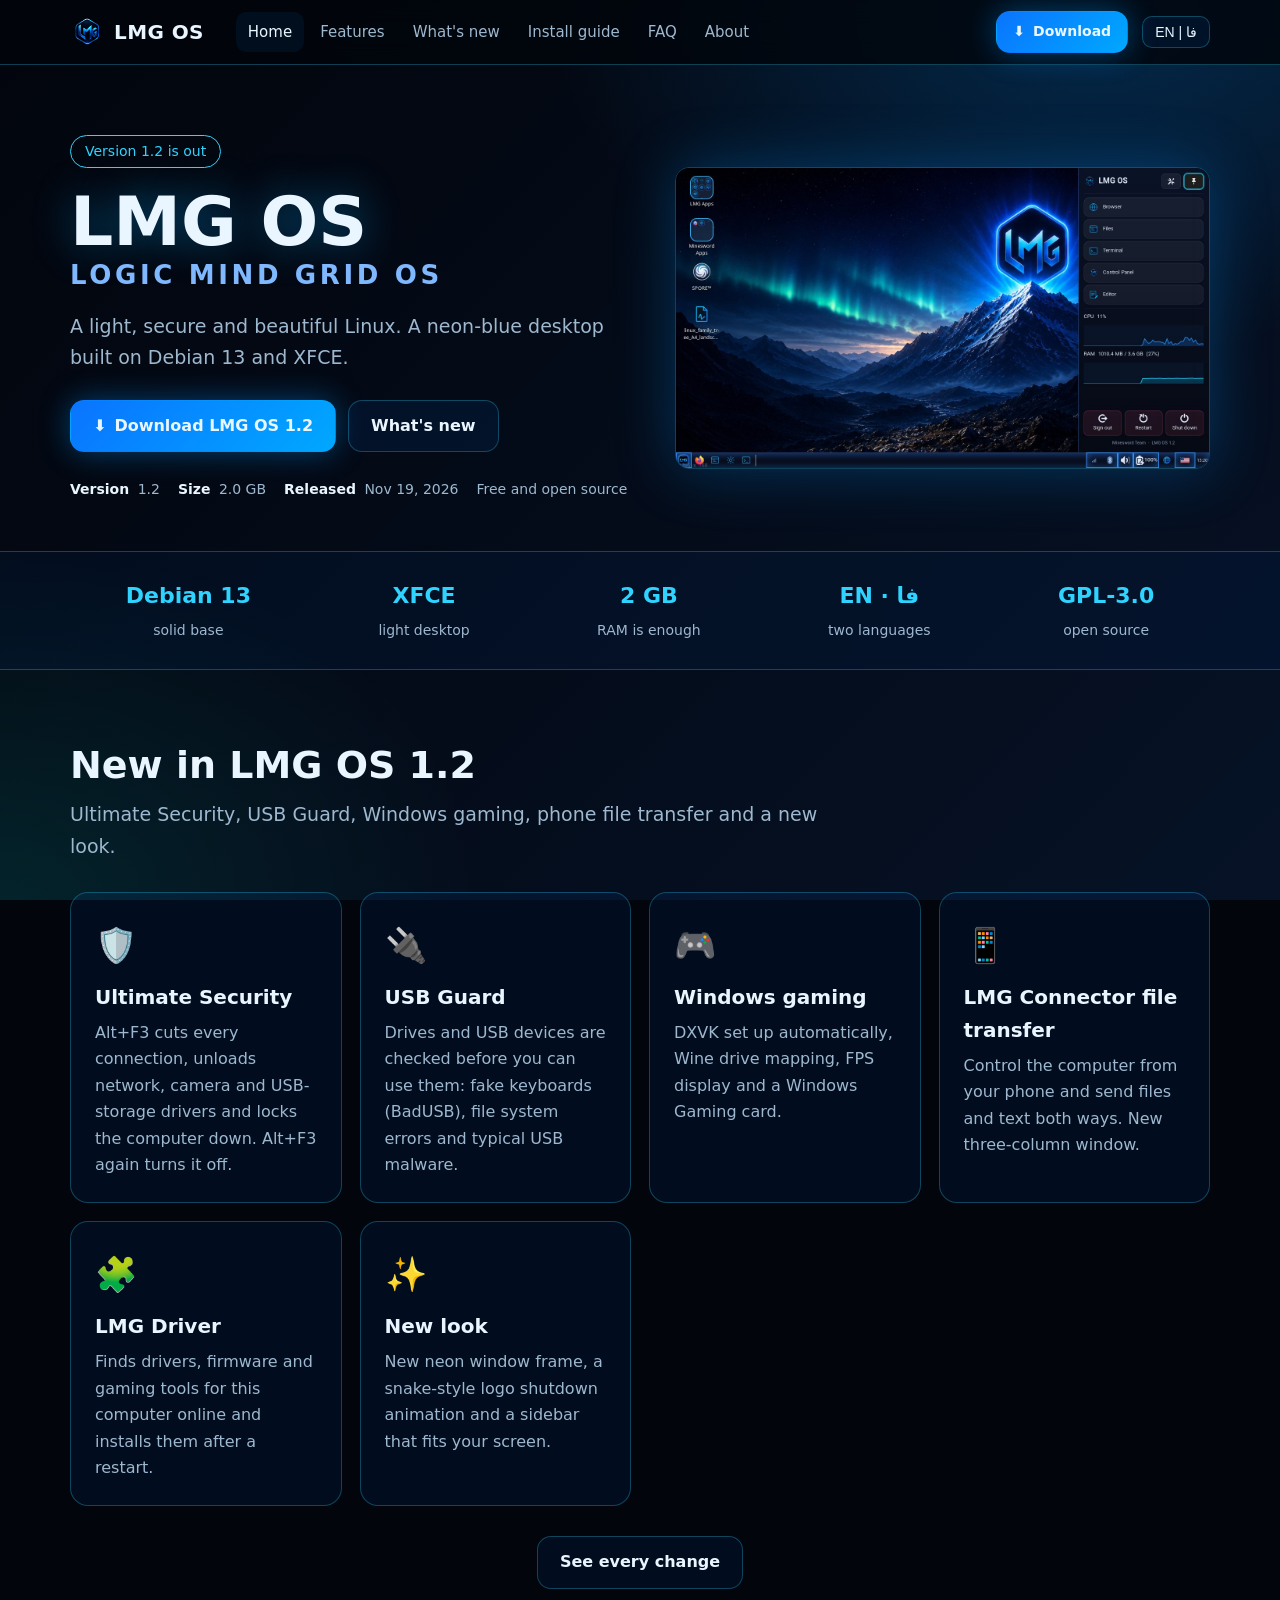
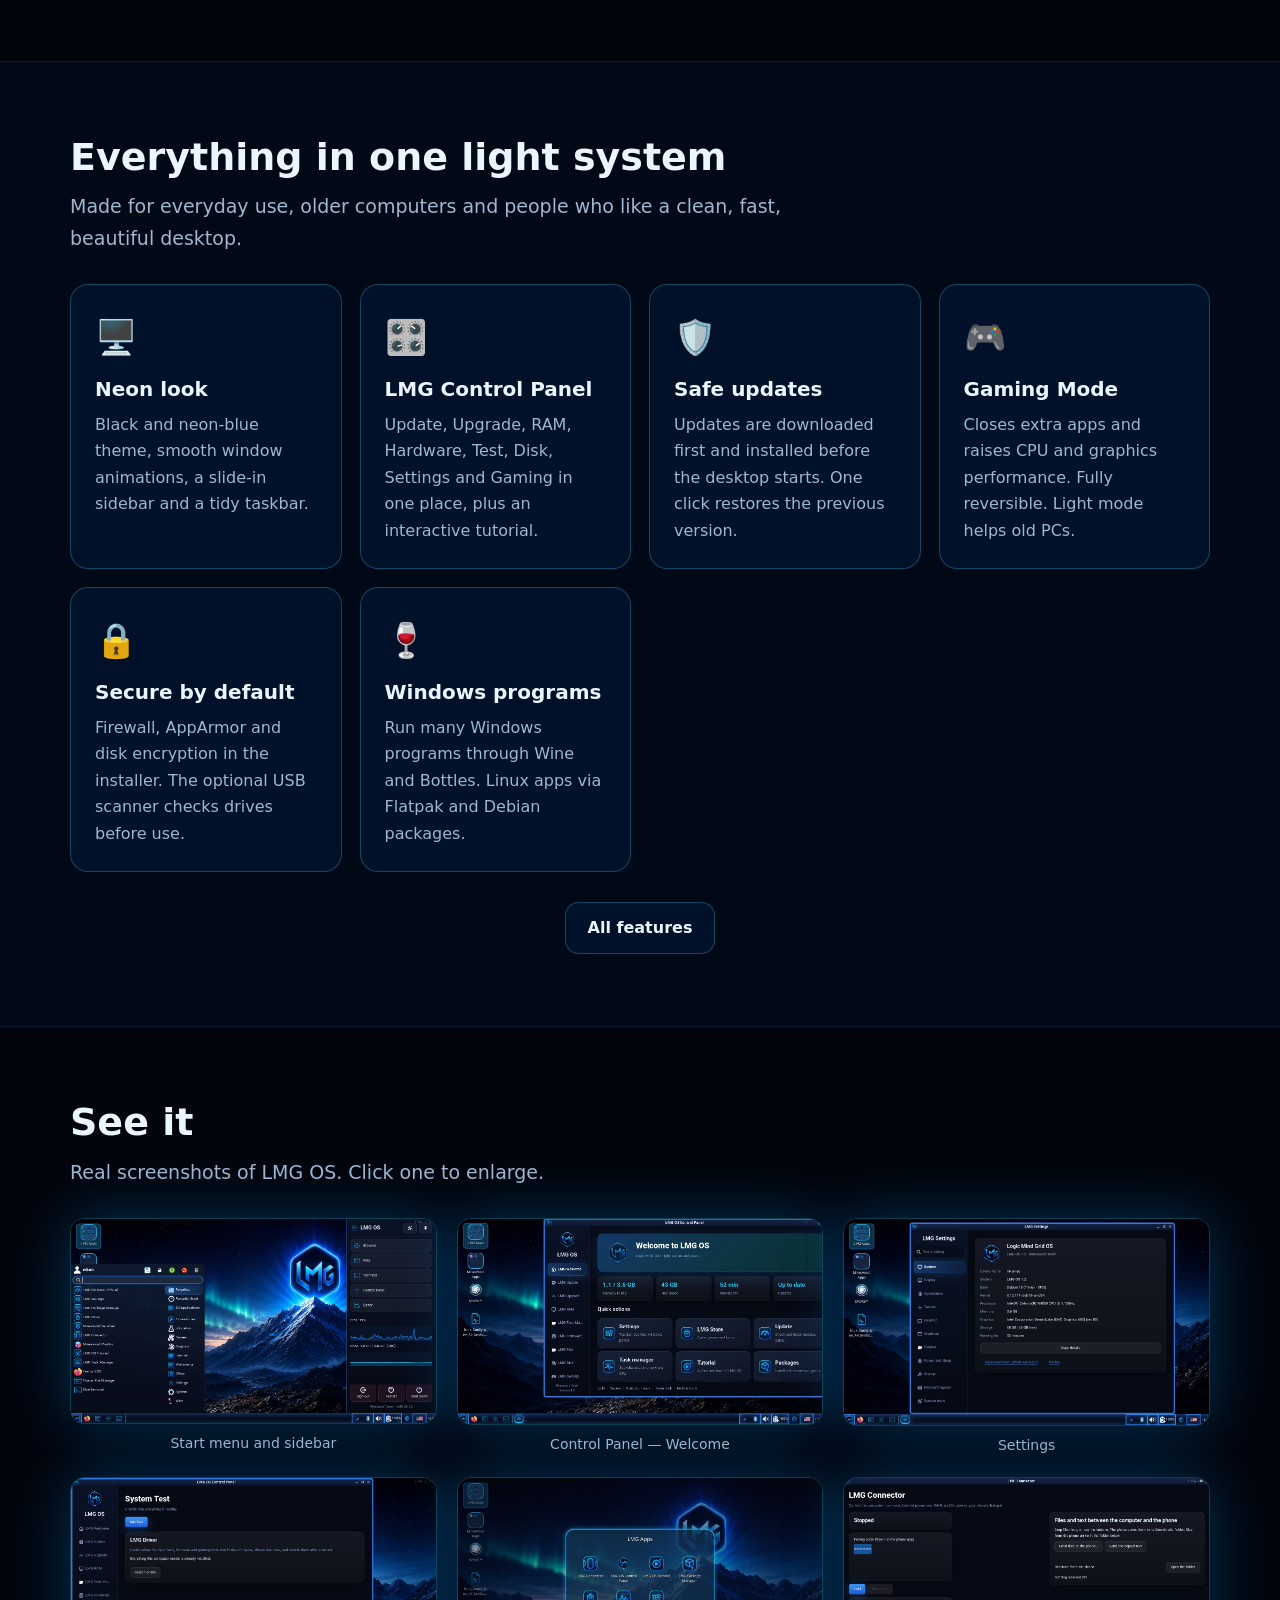
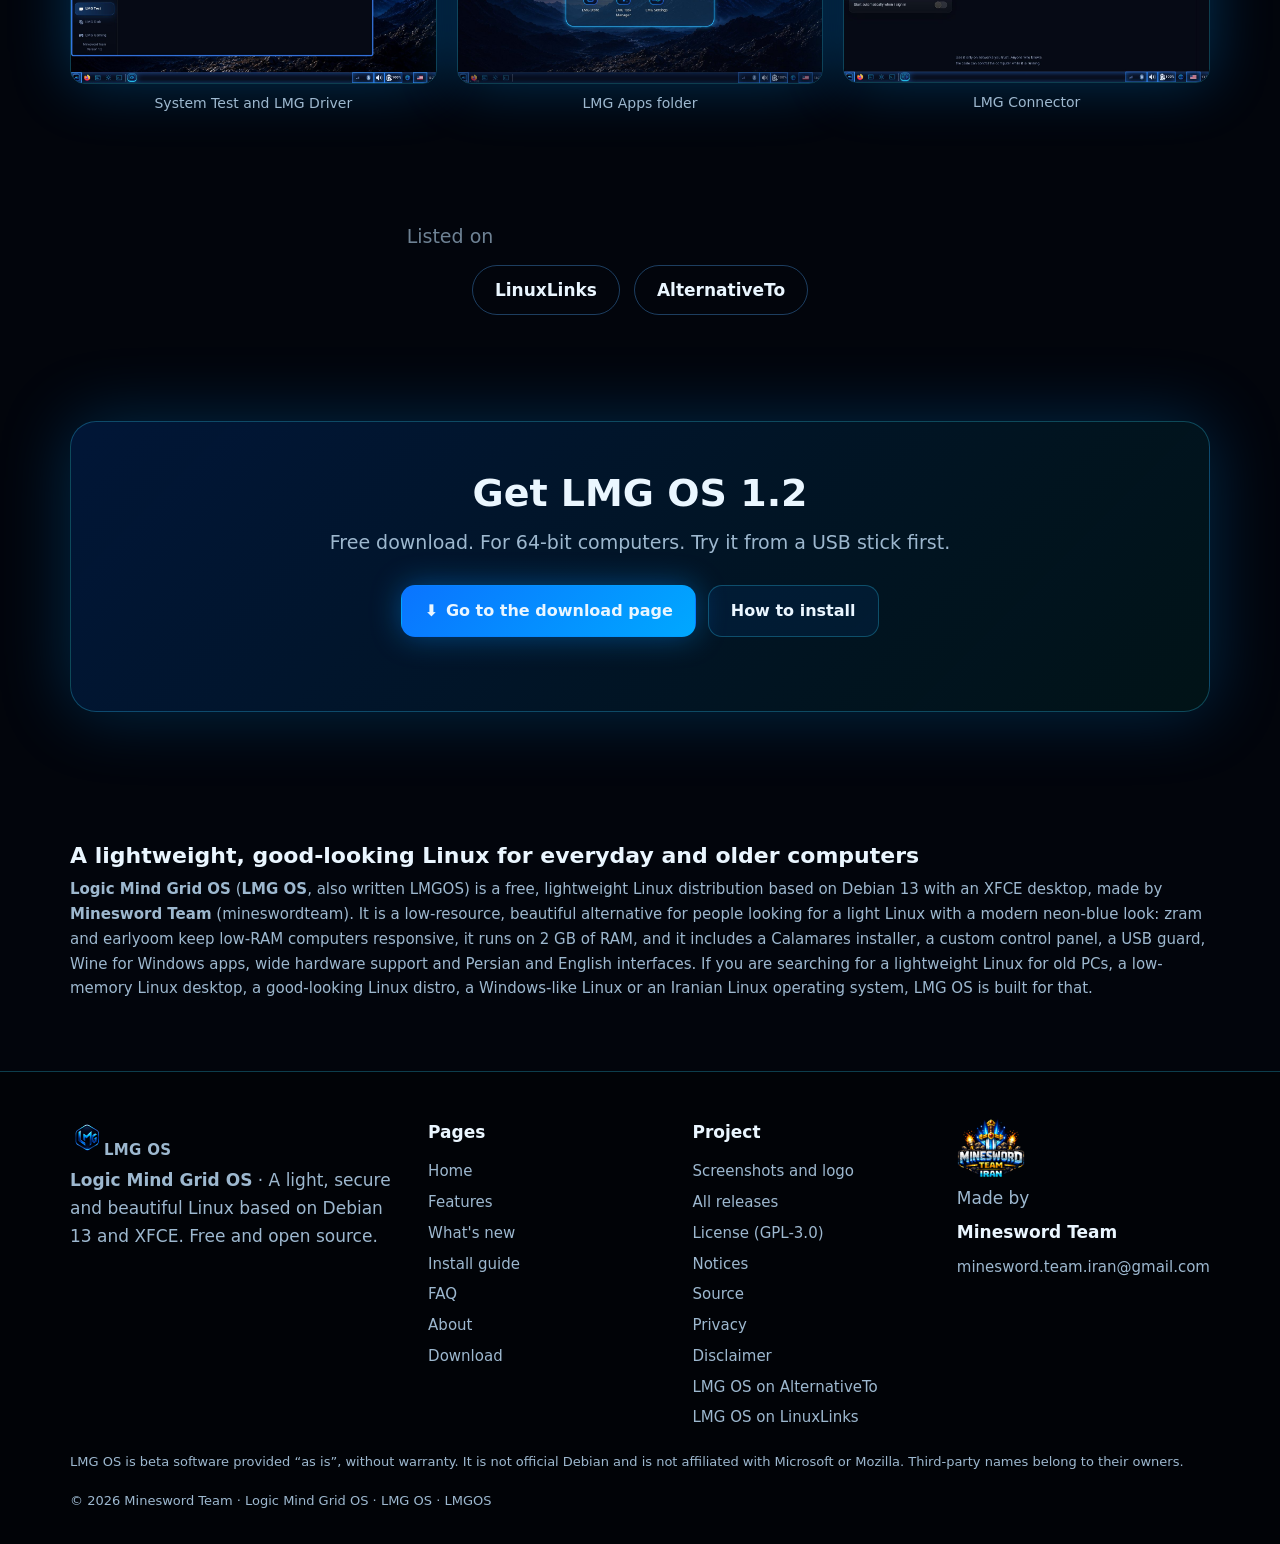
==== commit 6e91b284: "Site: fix stretched gallery images, use 1.2 screenshots on the home page, link preview image Co-Auth" ====
--- a/index.html
+++ b/index.html
@@ -42,7 +42,7 @@
     <div class="cta"><a class="btn main" href="download/">⬇ <span class="en" lang="en">Download LMG OS 1.2</span><span class="fa" lang="fa" dir="rtl">دانلود LMG OS 1.2</span></a><a class="btn" href="whats-new/"><span class="en" lang="en">What's new</span><span class="fa" lang="fa" dir="rtl">تازه‌ها</span></a></div>
     <div class="meta"><span><b><span class="en" lang="en">Version</span><span class="fa" lang="fa" dir="rtl">نسخه</span></b> 1.2</span><span><b><span class="en" lang="en">Size</span><span class="fa" lang="fa" dir="rtl">حجم</span></b> 2.0 GB</span><span><b><span class="en" lang="en">Released</span><span class="fa" lang="fa" dir="rtl">انتشار</span></b> <span class="en" lang="en">Nov 19, 2026</span><span class="fa" lang="fa" dir="rtl">۲۸ آبان ۱۴۰۵</span></span><span><span class="en" lang="en">Free and open source</span><span class="fa" lang="fa" dir="rtl">رایگان و متن‌باز</span></span></div>
   </div>
-  <div class="heroimg"><img class="shot" src="assets/desktop.jpg" alt="LMG OS desktop with neon-blue theme, sidebar and taskbar"></div>
+  <div class="heroimg"><img class="shot" src="assets/shot12-4.jpg" width="1366" height="768" alt="LMG OS 1.2 desktop with the neon LMG logo, sidebar and taskbar"></div>
 </div></section>
 <section class="strip"><div class="wrap stats">
   <div><b>Debian 13</b><span><span class="en" lang="en">solid base</span><span class="fa" lang="fa" dir="rtl">پایه‌ی مطمئن</span></span></div><div><b>XFCE</b><span><span class="en" lang="en">light desktop</span><span class="fa" lang="fa" dir="rtl">دسکتاپ سبک</span></span></div><div><b>2 GB</b><span><span class="en" lang="en">RAM is enough</span><span class="fa" lang="fa" dir="rtl">رم کافی است</span></span></div><div><b>EN · فا</b><span><span class="en" lang="en">two languages</span><span class="fa" lang="fa" dir="rtl">دو زبان</span></span></div><div><b>GPL-3.0</b><span><span class="en" lang="en">open source</span><span class="fa" lang="fa" dir="rtl">متن‌باز</span></span></div>
@@ -59,7 +59,7 @@
 </div></section>
 <section><div class="wrap">
   <h2 class="en" lang="en">See it</h2><h2 class="fa" lang="fa" dir="rtl">ببینید</h2><p class="en lead" lang="en">Real screenshots of LMG OS. Click one to enlarge.</p><p class="fa lead" lang="fa" dir="rtl">تصاویر واقعی LMG OS. روی هر کدام بزنید تا بزرگ شود.</p>
-  <div class="gal"><figure class="rv"><img src="assets/desktop.jpg" alt="LMG OS: Desktop with sidebar and taskbar"><figcaption><span class="en" lang="en">Desktop with sidebar and taskbar</span><span class="fa" lang="fa" dir="rtl">دسکتاپ با نوار کناری و نوار وظیفه</span></figcaption></figure><figure class="rv"><img src="assets/startmenu.jpg" alt="LMG OS: Start menu with search and Wine"><figcaption><span class="en" lang="en">Start menu with search and Wine</span><span class="fa" lang="fa" dir="rtl">منوی شروع با جستجو و Wine</span></figcaption></figure><figure class="rv"><img src="assets/welcome.jpg" alt="LMG OS: Control Panel — Welcome"><figcaption><span class="en" lang="en">Control Panel — Welcome</span><span class="fa" lang="fa" dir="rtl">پنل کنترل — خوش‌آمدید</span></figcaption></figure><figure class="rv"><img src="assets/settings.jpg" alt="LMG OS: Settings"><figcaption><span class="en" lang="en">Settings</span><span class="fa" lang="fa" dir="rtl">تنظیمات</span></figcaption></figure><figure class="rv"><img src="assets/hardware.jpg" alt="LMG OS: Complete hardware information"><figcaption><span class="en" lang="en">Complete hardware information</span><span class="fa" lang="fa" dir="rtl">اطلاعات کامل سخت‌افزار</span></figcaption></figure><figure class="rv"><img src="assets/tutorial.jpg" alt="LMG OS: Built-in step-by-step tutorial"><figcaption><span class="en" lang="en">Built-in step-by-step tutorial</span><span class="fa" lang="fa" dir="rtl">آموزش گام‌به‌گام داخلی</span></figcaption></figure></div>
+  <div class="gal"><figure class="rv"><img src="assets/shot12-1.jpg" width="1366" height="768" alt="LMG OS 1.2: start menu" loading="lazy"><figcaption><span class="en" lang="en">Start menu and sidebar</span><span class="fa" lang="fa" dir="rtl">منوی شروع و سایدبار</span></figcaption></figure><figure class="rv"><img src="assets/shot12-8.jpg" width="1366" height="768" alt="LMG OS 1.2: Control Panel welcome" loading="lazy"><figcaption><span class="en" lang="en">Control Panel — Welcome</span><span class="fa" lang="fa" dir="rtl">پنل کنترل — خوش‌آمدید</span></figcaption></figure><figure class="rv"><img src="assets/shot12-3.jpg" width="1366" height="768" alt="LMG OS 1.2: Settings" loading="lazy"><figcaption><span class="en" lang="en">Settings</span><span class="fa" lang="fa" dir="rtl">تنظیمات</span></figcaption></figure><figure class="rv"><img src="assets/shot12-5.jpg" width="1366" height="768" alt="LMG OS 1.2: System Test and LMG Driver" loading="lazy"><figcaption><span class="en" lang="en">System Test and LMG Driver</span><span class="fa" lang="fa" dir="rtl">تست سیستم و LMG Driver</span></figcaption></figure><figure class="rv"><img src="assets/shot12-6.jpg" width="1366" height="768" alt="LMG OS 1.2: LMG Apps folder" loading="lazy"><figcaption><span class="en" lang="en">LMG Apps folder</span><span class="fa" lang="fa" dir="rtl">پوشهٔ برنامه‌های LMG</span></figcaption></figure><figure class="rv"><img src="assets/shot12-7.jpg" width="1366" height="768" alt="LMG OS 1.2: LMG Connector" loading="lazy"><figcaption><span class="en" lang="en">LMG Connector</span><span class="fa" lang="fa" dir="rtl">LMG Connector</span></figcaption></figure></div>
 </div></section>
 <section class="listed"><div class="wrap">
   <p class="lead"><span class="en" lang="en">Listed on</span><span class="fa" lang="fa" dir="rtl">معرفی‌شده در</span></p>
--- a/assets/site.css
+++ b/assets/site.css
@@ -28,7 +28,7 @@
 .badge{display:inline-block;border:1px solid var(--ac);color:var(--ac);border-radius:99px;padding:4px 14px;font-size:14px;margin-bottom:16px}
 .cta{display:flex;gap:12px;flex-wrap:wrap;margin:26px 0}.cta.c{justify-content:center}
 .meta{display:flex;gap:18px;flex-wrap:wrap;color:var(--mut);font-size:14px}.meta b{color:var(--tx);margin-inline-end:4px}
-.heroimg .shot,.gal img{border-radius:14px;border:1px solid var(--line);box-shadow:0 0 60px rgba(0,150,255,.3);width:100%;display:block}
+.heroimg .shot,.gal img{height:auto;height:auto;border-radius:14px;border:1px solid var(--line);box-shadow:0 0 60px rgba(0,150,255,.3);width:100%;display:block}
 .strip{padding:26px 0;border-block:1px solid var(--line);background:rgba(0,80,180,.07)}.stats{display:flex;justify-content:space-around;gap:16px;flex-wrap:wrap;text-align:center}.stats b{display:block;font-size:22px;color:var(--ac)}.stats span{color:var(--mut);font-size:14px}
 .grid{display:grid;grid-template-columns:repeat(auto-fit,minmax(260px,1fr));gap:18px;margin-top:30px}.grid.two{grid-template-columns:repeat(auto-fit,minmax(300px,1fr))}
 .card{display:block;border:1px solid var(--line);border-radius:18px;padding:24px;background:var(--card);color:var(--tx);transition:.2s}a.card:hover{text-decoration:none;transform:translateY(-3px);box-shadow:0 0 30px rgba(0,150,255,.3)}
